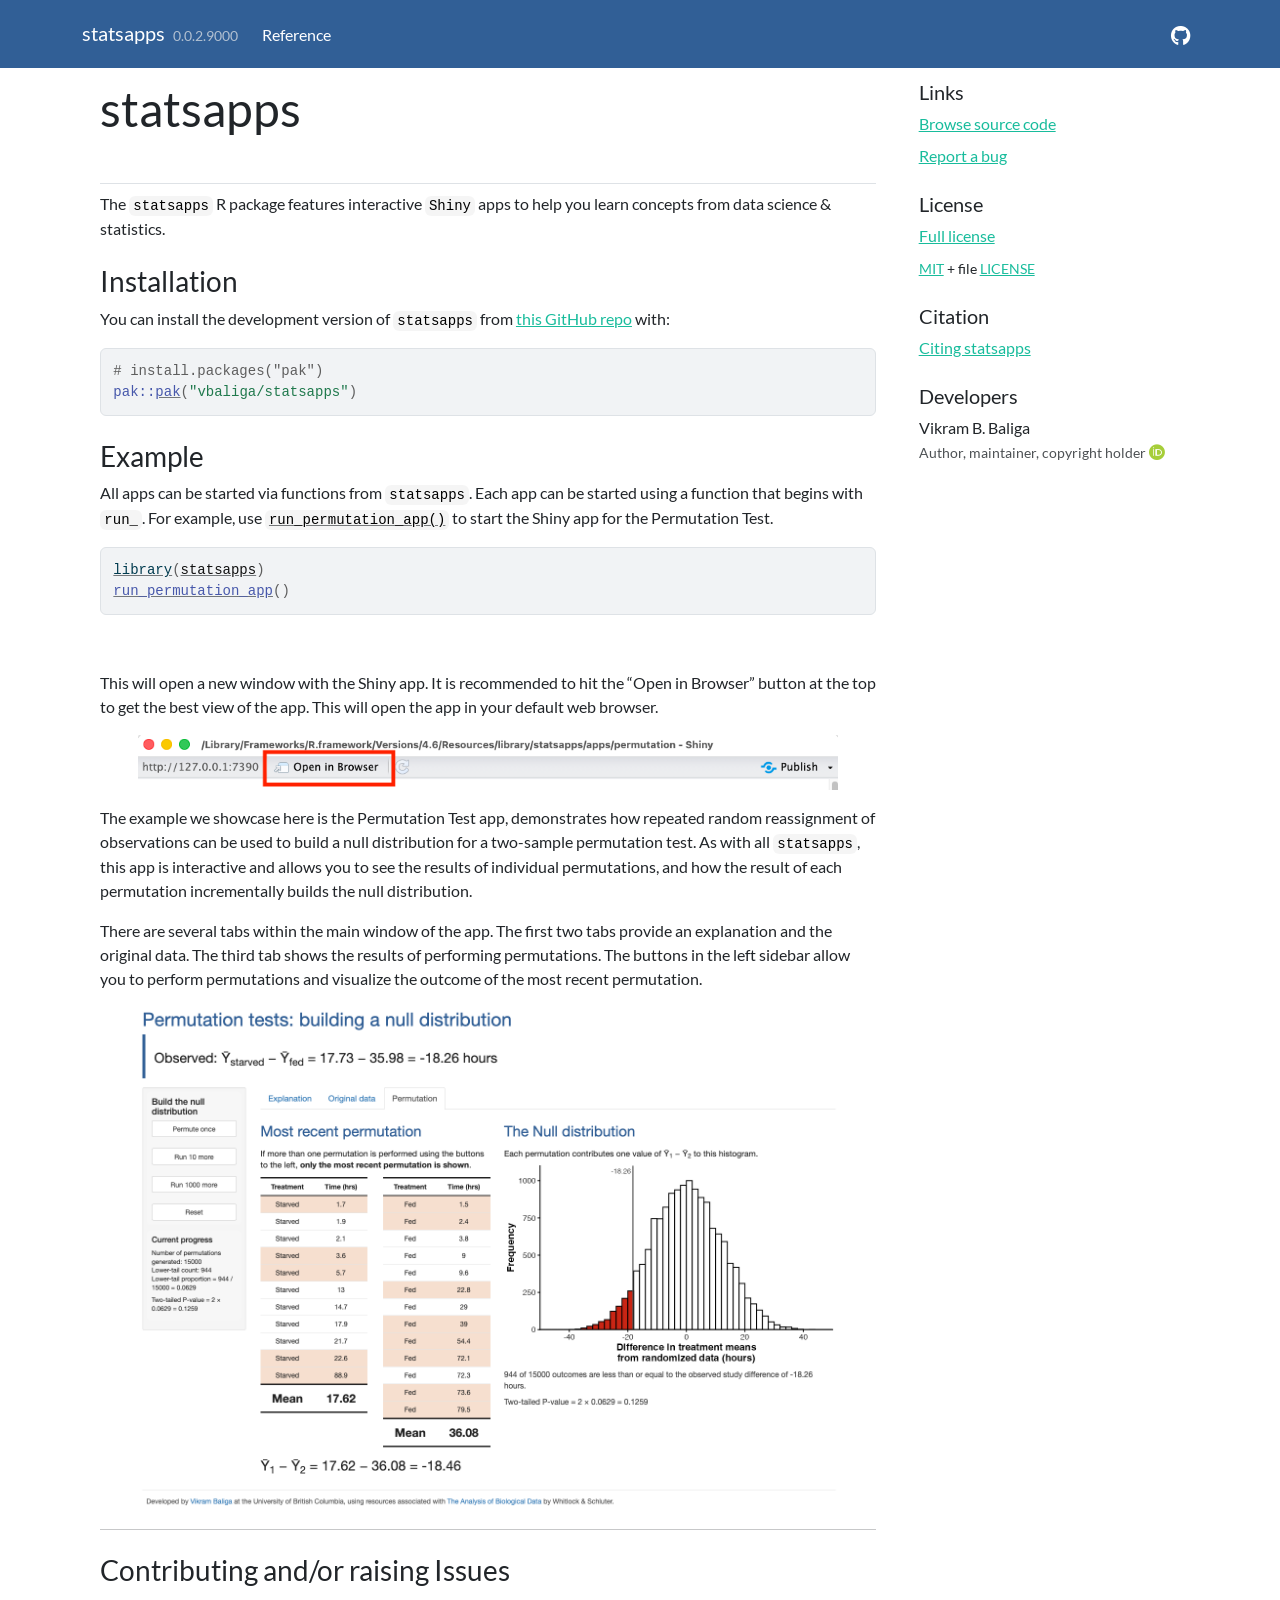
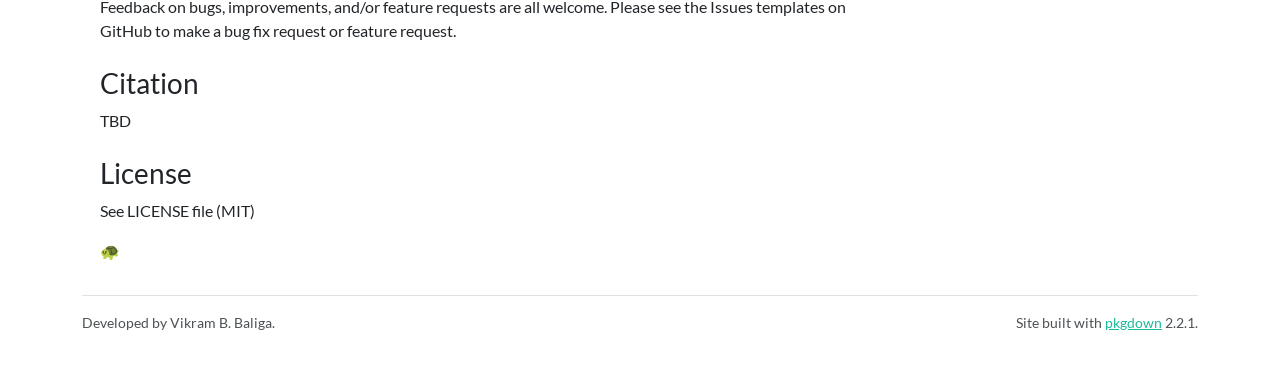
==== index.html @ fbce1e65 "Deploying to gh-pages from @ vbaliga/statsapps@8efd75b44b05e368a7ca79495119253c471d730a 🚀" ====
<!DOCTYPE html>
<!-- Generated by pkgdown: do not edit by hand --><html lang="en">
<head>
<meta http-equiv="Content-Type" content="text/html; charset=UTF-8">
<meta charset="utf-8">
<meta http-equiv="X-UA-Compatible" content="IE=edge">
<meta name="viewport" content="width=device-width, initial-scale=1, shrink-to-fit=no">
<title>statsapps • statsapps</title>
<script src="deps/jquery-3.6.0/jquery-3.6.0.min.js"></script><meta name="viewport" content="width=device-width, initial-scale=1, shrink-to-fit=no">
<link href="deps/bootstrap-5.3.8/bootstrap.min.css" rel="stylesheet">
<script src="deps/bootstrap-5.3.8/bootstrap.bundle.min.js"></script><link href="deps/font-awesome-6.5.2/css/all.min.css" rel="stylesheet">
<link href="deps/font-awesome-6.5.2/css/v4-shims.min.css" rel="stylesheet">
<script src="deps/headroom-0.11.0/headroom.min.js"></script><script src="deps/headroom-0.11.0/jQuery.headroom.min.js"></script><script src="deps/bootstrap-toc-1.0.1/bootstrap-toc.min.js"></script><script src="deps/clipboard.js-2.0.11/clipboard.min.js"></script><script src="deps/search-1.0.0/autocomplete.jquery.min.js"></script><script src="deps/search-1.0.0/fuse.min.js"></script><script src="deps/search-1.0.0/mark.min.js"></script><!-- pkgdown --><script src="pkgdown.js"></script><meta property="og:title" content="statsapps">
<meta name="description" content="Interactive Shiny apps for learning statistics in R.">
<meta property="og:description" content="Interactive Shiny apps for learning statistics in R.">
</head>
<body>
    <a href="#main" class="visually-hidden-focusable">Skip to contents</a>


    <nav class="navbar navbar-expand-lg fixed-top bg-primary" data-bs-theme="dark" aria-label="Site navigation"><div class="container">

    <a class="navbar-brand me-2" href="index.html">statsapps</a>

    <small class="nav-text text-muted me-auto" data-bs-toggle="tooltip" data-bs-placement="bottom" title="">0.0.2.9000</small>


    <button class="navbar-toggler" type="button" data-bs-toggle="collapse" data-bs-target="#navbar" aria-controls="navbar" aria-expanded="false" aria-label="Toggle navigation">
      <span class="navbar-toggler-icon"></span>
    </button>

    <div id="navbar" class="collapse navbar-collapse ms-3">
      <ul class="navbar-nav me-auto">
<li class="nav-item"><a class="nav-link" href="reference/index.html">Reference</a></li>
      </ul>
<ul class="navbar-nav">
<li class="nav-item"><a class="external-link nav-link" href="https://github.com/vbaliga/statsapps/" aria-label="GitHub"><span class="fa fab fa-github fa-lg"></span></a></li>
      </ul>
</div>


  </div>
</nav><div class="container template-home">
<div class="row">
  <main id="main" class="col-md-9"><div class="section level1">
<div class="page-header"><h1 id="statsapps">statsapps<a class="anchor" aria-label="anchor" href="#statsapps"></a>
</h1></div>
<!-- badges: start -->
<!-- badges: end -->
<p>The <code>statsapps</code> R package features interactive <code>Shiny</code> apps to help you learn concepts from data science &amp; statistics.</p>
<div class="section level2">
<h2 id="installation">Installation<a class="anchor" aria-label="anchor" href="#installation"></a>
</h2>
<p>You can install the development version of <code>statsapps</code> from <a href="https://github.com/vbaliga/statsapps" class="external-link">this GitHub repo</a> with:</p>
<div class="sourceCode" id="cb1"><pre class="downlit sourceCode r">
<code class="sourceCode R"><span><span class="co"># install.packages("pak")</span></span>
<span><span class="fu">pak</span><span class="fu">::</span><span class="fu"><a href="https://pak.r-lib.org/reference/pak.html" class="external-link">pak</a></span><span class="op">(</span><span class="st">"vbaliga/statsapps"</span><span class="op">)</span></span></code></pre></div>
</div>
<div class="section level2">
<h2 id="example">Example<a class="anchor" aria-label="anchor" href="#example"></a>
</h2>
<p>All apps can be started via functions from <code>statsapps</code>. Each app can be started using a function that begins with <code>run_</code>. For example, use <code><a href="reference/run_permutation_app.html">run_permutation_app()</a></code> to start the Shiny app for the Permutation Test.</p>
<div class="sourceCode" id="cb2"><pre class="downlit sourceCode r">
<code class="sourceCode R"><span><span class="kw"><a href="https://rdrr.io/r/base/library.html" class="external-link">library</a></span><span class="op">(</span><span class="va"><a href="https://github.com/vbaliga/statsapps" class="external-link">statsapps</a></span><span class="op">)</span></span>
<span><span class="fu"><a href="reference/run_permutation_app.html">run_permutation_app</a></span><span class="op">(</span><span class="op">)</span></span></code></pre></div>
<p><br></p>
<p>This will open a new window with the Shiny app. It is recommended to hit the “Open in Browser” button at the top to get the best view of the app. This will open the app in your default web browser.</p>
<p align="center">
<img src="reference/figures/perm_app_01.png" width="700"></p>
<p>The example we showcase here is the Permutation Test app, demonstrates how repeated random reassignment of observations can be used to build a null distribution for a two-sample permutation test. As with all <code>statsapps</code>, this app is interactive and allows you to see the results of individual permutations, and how the result of each permutation incrementally builds the null distribution.</p>
<p>There are several tabs within the main window of the app. The first two tabs provide an explanation and the original data. The third tab shows the results of performing permutations. The buttons in the left sidebar allow you to perform permutations and visualize the outcome of the most recent permutation.</p>
<p align="center">
<img src="reference/figures/perm_app_02.png" width="700"></p>
<hr>
</div>
<div class="section level2">
<h2 id="contributing-andor-raising-issues">Contributing and/or raising Issues<a class="anchor" aria-label="anchor" href="#contributing-andor-raising-issues"></a>
</h2>
<p>Feedback on bugs, improvements, and/or feature requests are all welcome. Please see the Issues templates on GitHub to make a bug fix request or feature request.</p>
</div>
<div class="section level2">
<h2 id="citation">Citation<a class="anchor" aria-label="anchor" href="#citation"></a>
</h2>
<p>TBD</p>
</div>
<div class="section level2">
<h2 id="license">License<a class="anchor" aria-label="anchor" href="#license"></a>
</h2>
<p>See LICENSE file (MIT)</p>
<p>🐢</p>
</div>
</div>
  </main><aside class="col-md-3"><div class="links">
<h2 data-toc-skip>Links</h2>
<ul class="list-unstyled">
<li><a href="https://github.com/vbaliga/statsapps/" class="external-link">Browse source code</a></li>
<li><a href="https://github.com/vbaliga/statsapps/issues" class="external-link">Report a bug</a></li>
</ul>
</div>

<div class="license">
<h2 data-toc-skip>License</h2>
<ul class="list-unstyled">
<li><a href="LICENSE.html">Full license</a></li>
<li><small><a href="https://opensource.org/licenses/mit-license.php" class="external-link">MIT</a> + file <a href="LICENSE-text.html">LICENSE</a></small></li>
</ul>
</div>


<div class="citation">
<h2 data-toc-skip>Citation</h2>
<ul class="list-unstyled">
<li><a href="authors.html#citation">Citing statsapps</a></li>
</ul>
</div>

<div class="developers">
<h2 data-toc-skip>Developers</h2>
<ul class="list-unstyled">
<li>Vikram B. Baliga <br><small class="roles"> Author, maintainer, copyright holder </small> <a href="https://orcid.org/0000-0002-9367-8974" target="orcid.widget" aria-label="ORCID" class="external-link"><span class="fab fa-orcid orcid" aria-hidden="true"></span></a>  </li>
</ul>
</div>



  </aside>
</div>


    <footer><div class="pkgdown-footer-left">
  <p>Developed by Vikram B. Baliga.</p>
</div>

<div class="pkgdown-footer-right">
  <p>Site built with <a href="https://pkgdown.r-lib.org/" class="external-link">pkgdown</a> 2.2.1.</p>
</div>

    </footer>
</div>





  </body>
</html>
---- deps/font-awesome-6.5.2/css/v4-shims.min.css ----
/*!
 * Font Awesome Free 6.5.2 by @fontawesome - https://fontawesome.com
 * License - https://fontawesome.com/license/free (Icons: CC BY 4.0, Fonts: SIL OFL 1.1, Code: MIT License)
 * Copyright 2024 Fonticons, Inc.
 */
.fa.fa-glass:before{content:"\f000"}.fa.fa-envelope-o{font-family:"Font Awesome 6 Free";font-weight:400}.fa.fa-envelope-o:before{content:"\f0e0"}.fa.fa-star-o{font-family:"Font Awesome 6 Free";font-weight:400}.fa.fa-star-o:before{content:"\f005"}.fa.fa-close:before,.fa.fa-remove:before{content:"\f00d"}.fa.fa-gear:before{content:"\f013"}.fa.fa-trash-o{font-family:"Font Awesome 6 Free";font-weight:400}.fa.fa-trash-o:before{content:"\f2ed"}.fa.fa-home:before{content:"\f015"}.fa.fa-file-o{font-family:"Font Awesome 6 Free";font-weight:400}.fa.fa-file-o:before{content:"\f15b"}.fa.fa-clock-o{font-family:"Font Awesome 6 Free";font-weight:400}.fa.fa-clock-o:before{content:"\f017"}.fa.fa-arrow-circle-o-down{font-family:"Font Awesome 6 Free";font-weight:400}.fa.fa-arrow-circle-o-down:before{content:"\f358"}.fa.fa-arrow-circle-o-up{font-family:"Font Awesome 6 Free";font-weight:400}.fa.fa-arrow-circle-o-up:before{content:"\f35b"}.fa.fa-play-circle-o{font-family:"Font Awesome 6 Free";font-weight:400}.fa.fa-play-circle-o:before{content:"\f144"}.fa.fa-repeat:before,.fa.fa-rotate-right:before{content:"\f01e"}.fa.fa-refresh:before{content:"\f021"}.fa.fa-list-alt{font-family:"Font Awesome 6 Free";font-weight:400}.fa.fa-list-alt:before{content:"\f022"}.fa.fa-dedent:before{content:"\f03b"}.fa.fa-video-camera:before{content:"\f03d"}.fa.fa-picture-o{font-family:"Font Awesome 6 Free";font-weight:400}.fa.fa-picture-o:before{content:"\f03e"}.fa.fa-photo{font-family:"Font Awesome 6 Free";font-weight:400}.fa.fa-photo:before{content:"\f03e"}.fa.fa-image{font-family:"Font Awesome 6 Free";font-weight:400}.fa.fa-image:before{content:"\f03e"}.fa.fa-map-marker:before{content:"\f3c5"}.fa.fa-pencil-square-o{font-family:"Font Awesome 6 Free";font-weight:400}.fa.fa-pencil-square-o:before{content:"\f044"}.fa.fa-edit{font-family:"Font Awesome 6 Free";font-weight:400}.fa.fa-edit:before{content:"\f044"}.fa.fa-share-square-o:before{content:"\f14d"}.fa.fa-check-square-o{font-family:"Font Awesome 6 Free";font-weight:400}.fa.fa-check-square-o:before{content:"\f14a"}.fa.fa-arrows:before{content:"\f0b2"}.fa.fa-times-circle-o{font-family:"Font Awesome 6 Free";font-weight:400}.fa.fa-times-circle-o:before{content:"\f057"}.fa.fa-check-circle-o{font-family:"Font Awesome 6 Free";font-weight:400}.fa.fa-check-circle-o:before{content:"\f058"}.fa.fa-mail-forward:before{content:"\f064"}.fa.fa-expand:before{content:"\f424"}.fa.fa-compress:before{content:"\f422"}.fa.fa-eye,.fa.fa-eye-slash{font-family:"Font Awesome 6 Free";font-weight:400}.fa.fa-warning:before{content:"\f071"}.fa.fa-calendar:before{content:"\f073"}.fa.fa-arrows-v:before{content:"\f338"}.fa.fa-arrows-h:before{content:"\f337"}.fa.fa-bar-chart-o:before,.fa.fa-bar-chart:before{content:"\e0e3"}.fa.fa-twitter-square{font-family:"Font Awesome 6 Brands";font-weight:400}.fa.fa-twitter-square:before{content:"\f081"}.fa.fa-facebook-square{font-family:"Font Awesome 6 Brands";font-weight:400}.fa.fa-facebook-square:before{content:"\f082"}.fa.fa-gears:before{content:"\f085"}.fa.fa-thumbs-o-up{font-family:"Font Awesome 6 Free";font-weight:400}.fa.fa-thumbs-o-up:before{content:"\f164"}.fa.fa-thumbs-o-down{font-family:"Font Awesome 6 Free";font-weight:400}.fa.fa-thumbs-o-down:before{content:"\f165"}.fa.fa-heart-o{font-family:"Font Awesome 6 Free";font-weight:400}.fa.fa-heart-o:before{content:"\f004"}.fa.fa-sign-out:before{content:"\f2f5"}.fa.fa-linkedin-square{font-family:"Font Awesome 6 Brands";font-weight:400}.fa.fa-linkedin-square:before{content:"\f08c"}.fa.fa-thumb-tack:before{content:"\f08d"}.fa.fa-external-link:before{content:"\f35d"}.fa.fa-sign-in:before{content:"\f2f6"}.fa.fa-github-square{font-family:"Font Awesome 6 Brands";font-weight:400}.fa.fa-github-square:before{content:"\f092"}.fa.fa-lemon-o{font-family:"Font Awesome 6 Free";font-weight:400}.fa.fa-lemon-o:before{content:"\f094"}.fa.fa-square-o{font-family:"Font Awesome 6 Free";font-weight:400}.fa.fa-square-o:before{content:"\f0c8"}.fa.fa-bookmark-o{font-family:"Font Awesome 6 Free";font-weight:400}.fa.fa-bookmark-o:before{content:"\f02e"}.fa.fa-facebook,.fa.fa-twitter{font-family:"Font Awesome 6 Brands";font-weight:400}.fa.fa-facebook:before{content:"\f39e"}.fa.fa-facebook-f{font-family:"Font Awesome 6 Brands";font-weight:400}.fa.fa-facebook-f:before{content:"\f39e"}.fa.fa-github{font-family:"Font Awesome 6 Brands";font-weight:400}.fa.fa-credit-card{font-family:"Font Awesome 6 Free";font-weight:400}.fa.fa-feed:before{content:"\f09e"}.fa.fa-hdd-o{font-family:"Font Awesome 6 Free";font-weight:400}.fa.fa-hdd-o:before{content:"\f0a0"}.fa.fa-hand-o-right{font-family:"Font Awesome 6 Free";font-weight:400}.fa.fa-hand-o-right:before{content:"\f0a4"}.fa.fa-hand-o-left{font-family:"Font Awesome 6 Free";font-weight:400}.fa.fa-hand-o-left:before{content:"\f0a5"}.fa.fa-hand-o-up{font-family:"Font Awesome 6 Free";font-weight:400}.fa.fa-hand-o-up:before{content:"\f0a6"}.fa.fa-hand-o-down{font-family:"Font Awesome 6 Free";font-weight:400}.fa.fa-hand-o-down:before{content:"\f0a7"}.fa.fa-globe:before{content:"\f57d"}.fa.fa-tasks:before{content:"\f828"}.fa.fa-arrows-alt:before{content:"\f31e"}.fa.fa-group:before{content:"\f0c0"}.fa.fa-chain:before{content:"\f0c1"}.fa.fa-cut:before{content:"\f0c4"}.fa.fa-files-o{font-family:"Font Awesome 6 Free";font-weight:400}.fa.fa-files-o:before{content:"\f0c5"}.fa.fa-floppy-o{font-family:"Font Awesome 6 Free";font-weight:400}.fa.fa-floppy-o:before{content:"\f0c7"}.fa.fa-save{font-family:"Font Awesome 6 Free";font-weight:400}.fa.fa-save:before{content:"\f0c7"}.fa.fa-navicon:before,.fa.fa-reorder:before{content:"\f0c9"}.fa.fa-magic:before{content:"\e2ca"}.fa.fa-pinterest,.fa.fa-pinterest-square{font-family:"Font Awesome 6 Brands";font-weight:400}.fa.fa-pinterest-square:before{content:"\f0d3"}.fa.fa-google-plus-square{font-family:"Font Awesome 6 Brands";font-weight:400}.fa.fa-google-plus-square:before{content:"\f0d4"}.fa.fa-google-plus{font-family:"Font Awesome 6 Brands";font-weight:400}.fa.fa-google-plus:before{content:"\f0d5"}.fa.fa-money:before{content:"\f3d1"}.fa.fa-unsorted:before{content:"\f0dc"}.fa.fa-sort-desc:before{content:"\f0dd"}.fa.fa-sort-asc:before{content:"\f0de"}.fa.fa-linkedin{font-family:"Font Awesome 6 Brands";font-weight:400}.fa.fa-linkedin:before{content:"\f0e1"}.fa.fa-rotate-left:before{content:"\f0e2"}.fa.fa-legal:before{content:"\f0e3"}.fa.fa-dashboard:before,.fa.fa-tachometer:before{content:"\f625"}.fa.fa-comment-o{font-family:"Font Awesome 6 Free";font-weight:400}.fa.fa-comment-o:before{content:"\f075"}.fa.fa-comments-o{font-family:"Font Awesome 6 Free";font-weight:400}.fa.fa-comments-o:before{content:"\f086"}.fa.fa-flash:before{content:"\f0e7"}.fa.fa-clipboard:before{content:"\f0ea"}.fa.fa-lightbulb-o{font-family:"Font Awesome 6 Free";font-weight:400}.fa.fa-lightbulb-o:before{content:"\f0eb"}.fa.fa-exchange:before{content:"\f362"}.fa.fa-cloud-download:before{content:"\f0ed"}.fa.fa-cloud-upload:before{content:"\f0ee"}.fa.fa-bell-o{font-family:"Font Awesome 6 Free";font-weight:400}.fa.fa-bell-o:before{content:"\f0f3"}.fa.fa-cutlery:before{content:"\f2e7"}.fa.fa-file-text-o{font-family:"Font Awesome 6 Free";font-weight:400}.fa.fa-file-text-o:before{content:"\f15c"}.fa.fa-building-o{font-family:"Font Awesome 6 Free";font-weight:400}.fa.fa-building-o:before{content:"\f1ad"}.fa.fa-hospital-o{font-family:"Font Awesome 6 Free";font-weight:400}.fa.fa-hospital-o:before{content:"\f0f8"}.fa.fa-tablet:before{content:"\f3fa"}.fa.fa-mobile-phone:before,.fa.fa-mobile:before{content:"\f3cd"}.fa.fa-circle-o{font-family:"Font Awesome 6 Free";font-weight:400}.fa.fa-circle-o:before{content:"\f111"}.fa.fa-mail-reply:before{content:"\f3e5"}.fa.fa-github-alt{font-family:"Font Awesome 6 Brands";font-weight:400}.fa.fa-folder-o{font-family:"Font Awesome 6 Free";font-weight:400}.fa.fa-folder-o:before{content:"\f07b"}.fa.fa-folder-open-o{font-family:"Font Awesome 6 Free";font-weight:400}.fa.fa-folder-open-o:before{content:"\f07c"}.fa.fa-smile-o{font-family:"Font Awesome 6 Free";font-weight:400}.fa.fa-smile-o:before{content:"\f118"}.fa.fa-frown-o{font-family:"Font Awesome 6 Free";font-weight:400}.fa.fa-frown-o:before{content:"\f119"}.fa.fa-meh-o{font-family:"Font Awesome 6 Free";font-weight:400}.fa.fa-meh-o:before{content:"\f11a"}.fa.fa-keyboard-o{font-family:"Font Awesome 6 Free";font-weight:400}.fa.fa-keyboard-o:before{content:"\f11c"}.fa.fa-flag-o{font-family:"Font Awesome 6 Free";font-weight:400}.fa.fa-flag-o:before{content:"\f024"}.fa.fa-mail-reply-all:before{content:"\f122"}.fa.fa-star-half-o{font-family:"Font Awesome 6 Free";font-weight:400}.fa.fa-star-half-o:before{content:"\f5c0"}.fa.fa-star-half-empty{font-family:"Font Awesome 6 Free";font-weight:400}.fa.fa-star-half-empty:before{content:"\f5c0"}.fa.fa-star-half-full{font-family:"Font Awesome 6 Free";font-weight:400}.fa.fa-star-half-full:before{content:"\f5c0"}.fa.fa-code-fork:before{content:"\f126"}.fa.fa-chain-broken:before,.fa.fa-unlink:before{content:"\f127"}.fa.fa-calendar-o{font-family:"Font Awesome 6 Free";font-weight:400}.fa.fa-calendar-o:before{content:"\f133"}.fa.fa-css3,.fa.fa-html5,.fa.fa-maxcdn{font-family:"Font Awesome 6 Brands";font-weight:400}.fa.fa-unlock-alt:before{content:"\f09c"}.fa.fa-minus-square-o{font-family:"Font Awesome 6 Free";font-weight:400}.fa.fa-minus-square-o:before{content:"\f146"}.fa.fa-level-up:before{content:"\f3bf"}.fa.fa-level-down:before{content:"\f3be"}.fa.fa-pencil-square:before{content:"\f14b"}.fa.fa-external-link-square:before{content:"\f360"}.fa.fa-compass{font-family:"Font Awesome 6 Free";font-weight:400}.fa.fa-caret-square-o-down{font-family:"Font Awesome 6 Free";font-weight:400}.fa.fa-caret-square-o-down:before{content:"\f150"}.fa.fa-toggle-down{font-family:"Font Awesome 6 Free";font-weight:400}.fa.fa-toggle-down:before{content:"\f150"}.fa.fa-caret-square-o-up{font-family:"Font Awesome 6 Free";font-weight:400}.fa.fa-caret-square-o-up:before{content:"\f151"}.fa.fa-toggle-up{font-family:"Font Awesome 6 Free";font-weight:400}.fa.fa-toggle-up:before{content:"\f151"}.fa.fa-caret-square-o-right{font-family:"Font Awesome 6 Free";font-weight:400}.fa.fa-caret-square-o-right:before{content:"\f152"}.fa.fa-toggle-right{font-family:"Font Awesome 6 Free";font-weight:400}.fa.fa-toggle-right:before{content:"\f152"}.fa.fa-eur:before,.fa.fa-euro:before{content:"\f153"}.fa.fa-gbp:before{content:"\f154"}.fa.fa-dollar:before,.fa.fa-usd:before{content:"\24"}.fa.fa-inr:before,.fa.fa-rupee:before{content:"\e1bc"}.fa.fa-cny:before,.fa.fa-jpy:before,.fa.fa-rmb:before,.fa.fa-yen:before{content:"\f157"}.fa.fa-rouble:before,.fa.fa-rub:before,.fa.fa-ruble:before{content:"\f158"}.fa.fa-krw:before,.fa.fa-won:before{content:"\f159"}.fa.fa-bitcoin,.fa.fa-btc{font-family:"Font Awesome 6 Brands";font-weight:400}.fa.fa-bitcoin:before{content:"\f15a"}.fa.fa-file-text:before{content:"\f15c"}.fa.fa-sort-alpha-asc:before{content:"\f15d"}.fa.fa-sort-alpha-desc:before{content:"\f881"}.fa.fa-sort-amount-asc:before{content:"\f884"}.fa.fa-sort-amount-desc:before{content:"\f160"}.fa.fa-sort-numeric-asc:before{content:"\f162"}.fa.fa-sort-numeric-desc:before{content:"\f886"}.fa.fa-youtube-square{font-family:"Font Awesome 6 Brands";font-weight:400}.fa.fa-youtube-square:before{content:"\f431"}.fa.fa-xing,.fa.fa-xing-square,.fa.fa-youtube{font-family:"Font Awesome 6 Brands";font-weight:400}.fa.fa-xing-square:before{content:"\f169"}.fa.fa-youtube-play{font-family:"Font Awesome 6 Brands";font-weight:400}.fa.fa-youtube-play:before{content:"\f167"}.fa.fa-adn,.fa.fa-bitbucket,.fa.fa-bitbucket-square,.fa.fa-dropbox,.fa.fa-flickr,.fa.fa-instagram,.fa.fa-stack-overflow{font-family:"Font Awesome 6 Brands";font-weight:400}.fa.fa-bitbucket-square:before{content:"\f171"}.fa.fa-tumblr,.fa.fa-tumblr-square{font-family:"Font Awesome 6 Brands";font-weight:400}.fa.fa-tumblr-square:before{content:"\f174"}.fa.fa-long-arrow-down:before{content:"\f309"}.fa.fa-long-arrow-up:before{content:"\f30c"}.fa.fa-long-arrow-left:before{content:"\f30a"}.fa.fa-long-arrow-right:before{content:"\f30b"}.fa.fa-android,.fa.fa-apple,.fa.fa-dribbble,.fa.fa-foursquare,.fa.fa-gittip,.fa.fa-gratipay,.fa.fa-linux,.fa.fa-skype,.fa.fa-trello,.fa.fa-windows{font-family:"Font Awesome 6 Brands";font-weight:400}.fa.fa-gittip:before{content:"\f184"}.fa.fa-sun-o{font-family:"Font Awesome 6 Free";font-weight:400}.fa.fa-sun-o:before{content:"\f185"}.fa.fa-moon-o{font-family:"Font Awesome 6 Free";font-weight:400}.fa.fa-moon-o:before{content:"\f186"}.fa.fa-pagelines,.fa.fa-renren,.fa.fa-stack-exchange,.fa.fa-vk,.fa.fa-weibo{font-family:"Font Awesome 6 Brands";font-weight:400}.fa.fa-arrow-circle-o-right{font-family:"Font Awesome 6 Free";font-weight:400}.fa.fa-arrow-circle-o-right:before{content:"\f35a"}.fa.fa-arrow-circle-o-left{font-family:"Font Awesome 6 Free";font-weight:400}.fa.fa-arrow-circle-o-left:before{content:"\f359"}.fa.fa-caret-square-o-left{font-family:"Font Awesome 6 Free";font-weight:400}.fa.fa-caret-square-o-left:before{content:"\f191"}.fa.fa-toggle-left{font-family:"Font Awesome 6 Free";font-weight:400}.fa.fa-toggle-left:before{content:"\f191"}.fa.fa-dot-circle-o{font-family:"Font Awesome 6 Free";font-weight:400}.fa.fa-dot-circle-o:before{content:"\f192"}.fa.fa-vimeo-square{font-family:"Font Awesome 6 Brands";font-weight:400}.fa.fa-vimeo-square:before{content:"\f194"}.fa.fa-try:before,.fa.fa-turkish-lira:before{content:"\e2bb"}.fa.fa-plus-square-o{font-family:"Font Awesome 6 Free";font-weight:400}.fa.fa-plus-square-o:before{content:"\f0fe"}.fa.fa-openid,.fa.fa-slack,.fa.fa-wordpress{font-family:"Font Awesome 6 Brands";font-weight:400}.fa.fa-bank:before,.fa.fa-institution:before{content:"\f19c"}.fa.fa-mortar-board:before{content:"\f19d"}.fa.fa-google,.fa.fa-reddit,.fa.fa-reddit-square,.fa.fa-yahoo{font-family:"Font Awesome 6 Brands";font-weight:400}.fa.fa-reddit-square:before{content:"\f1a2"}.fa.fa-behance,.fa.fa-behance-square,.fa.fa-delicious,.fa.fa-digg,.fa.fa-drupal,.fa.fa-joomla,.fa.fa-pied-piper-alt,.fa.fa-pied-piper-pp,.fa.fa-stumbleupon,.fa.fa-stumbleupon-circle{font-family:"Font Awesome 6 Brands";font-weight:400}.fa.fa-behance-square:before{content:"\f1b5"}.fa.fa-steam,.fa.fa-steam-square{font-family:"Font Awesome 6 Brands";font-weight:400}.fa.fa-steam-square:before{content:"\f1b7"}.fa.fa-automobile:before{content:"\f1b9"}.fa.fa-cab:before{content:"\f1ba"}.fa.fa-deviantart,.fa.fa-soundcloud,.fa.fa-spotify{font-family:"Font Awesome 6 Brands";font-weight:400}.fa.fa-file-pdf-o{font-family:"Font Awesome 6 Free";font-weight:400}.fa.fa-file-pdf-o:before{content:"\f1c1"}.fa.fa-file-word-o{font-family:"Font Awesome 6 Free";font-weight:400}.fa.fa-file-word-o:before{content:"\f1c2"}.fa.fa-file-excel-o{font-family:"Font Awesome 6 Free";font-weight:400}.fa.fa-file-excel-o:before{content:"\f1c3"}.fa.fa-file-powerpoint-o{font-family:"Font Awesome 6 Free";font-weight:400}.fa.fa-file-powerpoint-o:before{content:"\f1c4"}.fa.fa-file-image-o{font-family:"Font Awesome 6 Free";font-weight:400}.fa.fa-file-image-o:before{content:"\f1c5"}.fa.fa-file-photo-o{font-family:"Font Awesome 6 Free";font-weight:400}.fa.fa-file-photo-o:before{content:"\f1c5"}.fa.fa-file-picture-o{font-family:"Font Awesome 6 Free";font-weight:400}.fa.fa-file-picture-o:before{content:"\f1c5"}.fa.fa-file-archive-o{font-family:"Font Awesome 6 Free";font-weight:400}.fa.fa-file-archive-o:before{content:"\f1c6"}.fa.fa-file-zip-o{font-family:"Font Awesome 6 Free";font-weight:400}.fa.fa-file-zip-o:before{content:"\f1c6"}.fa.fa-file-audio-o{font-family:"Font Awesome 6 Free";font-weight:400}.fa.fa-file-audio-o:before{content:"\f1c7"}.fa.fa-file-sound-o{font-family:"Font Awesome 6 Free";font-weight:400}.fa.fa-file-sound-o:before{content:"\f1c7"}.fa.fa-file-video-o{font-family:"Font Awesome 6 Free";font-weight:400}.fa.fa-file-video-o:before{content:"\f1c8"}.fa.fa-file-movie-o{font-family:"Font Awesome 6 Free";font-weight:400}.fa.fa-file-movie-o:before{content:"\f1c8"}.fa.fa-file-code-o{font-family:"Font Awesome 6 Free";font-weight:400}.fa.fa-file-code-o:before{content:"\f1c9"}.fa.fa-codepen,.fa.fa-jsfiddle,.fa.fa-vine{font-family:"Font Awesome 6 Brands";font-weight:400}.fa.fa-life-bouy:before,.fa.fa-life-buoy:before,.fa.fa-life-saver:before,.fa.fa-support:before{content:"\f1cd"}.fa.fa-circle-o-notch:before{content:"\f1ce"}.fa.fa-ra,.fa.fa-rebel{font-family:"Font Awesome 6 Brands";font-weight:400}.fa.fa-ra:before{content:"\f1d0"}.fa.fa-resistance{font-family:"Font Awesome 6 Brands";font-weight:400}.fa.fa-resistance:before{content:"\f1d0"}.fa.fa-empire,.fa.fa-ge{font-family:"Font Awesome 6 Brands";font-weight:400}.fa.fa-ge:before{content:"\f1d1"}.fa.fa-git-square{font-family:"Font Awesome 6 Brands";font-weight:400}.fa.fa-git-square:before{content:"\f1d2"}.fa.fa-git,.fa.fa-hacker-news,.fa.fa-y-combinator-square{font-family:"Font Awesome 6 Brands";font-weight:400}.fa.fa-y-combinator-square:before{content:"\f1d4"}.fa.fa-yc-square{font-family:"Font Awesome 6 Brands";font-weight:400}.fa.fa-yc-square:before{content:"\f1d4"}.fa.fa-qq,.fa.fa-tencent-weibo,.fa.fa-wechat,.fa.fa-weixin{font-family:"Font Awesome 6 Brands";font-weight:400}.fa.fa-wechat:before{content:"\f1d7"}.fa.fa-send:before{content:"\f1d8"}.fa.fa-paper-plane-o{font-family:"Font Awesome 6 Free";font-weight:400}.fa.fa-paper-plane-o:before{content:"\f1d8"}.fa.fa-send-o{font-family:"Font Awesome 6 Free";font-weight:400}.fa.fa-send-o:before{content:"\f1d8"}.fa.fa-circle-thin{font-family:"Font Awesome 6 Free";font-weight:400}.fa.fa-circle-thin:before{content:"\f111"}.fa.fa-header:before{content:"\f1dc"}.fa.fa-futbol-o{font-family:"Font Awesome 6 Free";font-weight:400}.fa.fa-futbol-o:before{content:"\f1e3"}.fa.fa-soccer-ball-o{font-family:"Font Awesome 6 Free";font-weight:400}.fa.fa-soccer-ball-o:before{content:"\f1e3"}.fa.fa-slideshare,.fa.fa-twitch,.fa.fa-yelp{font-family:"Font Awesome 6 Brands";font-weight:400}.fa.fa-newspaper-o{font-family:"Font Awesome 6 Free";font-weight:400}.fa.fa-newspaper-o:before{content:"\f1ea"}.fa.fa-cc-amex,.fa.fa-cc-discover,.fa.fa-cc-mastercard,.fa.fa-cc-paypal,.fa.fa-cc-stripe,.fa.fa-cc-visa,.fa.fa-google-wallet,.fa.fa-paypal{font-family:"Font Awesome 6 Brands";font-weight:400}.fa.fa-bell-slash-o{font-family:"Font Awesome 6 Free";font-weight:400}.fa.fa-bell-slash-o:before{content:"\f1f6"}.fa.fa-trash:before{content:"\f2ed"}.fa.fa-copyright{font-family:"Font Awesome 6 Free";font-weight:400}.fa.fa-eyedropper:before{content:"\f1fb"}.fa.fa-area-chart:before{content:"\f1fe"}.fa.fa-pie-chart:before{content:"\f200"}.fa.fa-line-chart:before{content:"\f201"}.fa.fa-lastfm,.fa.fa-lastfm-square{font-family:"Font Awesome 6 Brands";font-weight:400}.fa.fa-lastfm-square:before{content:"\f203"}.fa.fa-angellist,.fa.fa-ioxhost{font-family:"Font Awesome 6 Brands";font-weight:400}.fa.fa-cc{font-family:"Font Awesome 6 Free";font-weight:400}.fa.fa-cc:before{content:"\f20a"}.fa.fa-ils:before,.fa.fa-shekel:before,.fa.fa-sheqel:before{content:"\f20b"}.fa.fa-buysellads,.fa.fa-connectdevelop,.fa.fa-dashcube,.fa.fa-forumbee,.fa.fa-leanpub,.fa.fa-sellsy,.fa.fa-shirtsinbulk,.fa.fa-simplybuilt,.fa.fa-skyatlas{font-family:"Font Awesome 6 Brands";font-weight:400}.fa.fa-diamond{font-family:"Font Awesome 6 Free";font-weight:400}.fa.fa-diamond:before{content:"\f3a5"}.fa.fa-intersex:before,.fa.fa-transgender:before{content:"\f224"}.fa.fa-transgender-alt:before{content:"\f225"}.fa.fa-facebook-official{font-family:"Font Awesome 6 Brands";font-weight:400}.fa.fa-facebook-official:before{content:"\f09a"}.fa.fa-pinterest-p,.fa.fa-whatsapp{font-family:"Font Awesome 6 Brands";font-weight:400}.fa.fa-hotel:before{content:"\f236"}.fa.fa-medium,.fa.fa-viacoin,.fa.fa-y-combinator,.fa.fa-yc{font-family:"Font Awesome 6 Brands";font-weight:400}.fa.fa-yc:before{content:"\f23b"}.fa.fa-expeditedssl,.fa.fa-opencart,.fa.fa-optin-monster{font-family:"Font Awesome 6 Brands";font-weight:400}.fa.fa-battery-4:before,.fa.fa-battery:before{content:"\f240"}.fa.fa-battery-3:before{content:"\f241"}.fa.fa-battery-2:before{content:"\f242"}.fa.fa-battery-1:before{content:"\f243"}.fa.fa-battery-0:before{content:"\f244"}.fa.fa-object-group,.fa.fa-object-ungroup,.fa.fa-sticky-note-o{font-family:"Font Awesome 6 Free";font-weight:400}.fa.fa-sticky-note-o:before{content:"\f249"}.fa.fa-cc-diners-club,.fa.fa-cc-jcb{font-family:"Font Awesome 6 Brands";font-weight:400}.fa.fa-clone{font-family:"Font Awesome 6 Free";font-weight:400}.fa.fa-hourglass-o:before{content:"\f254"}.fa.fa-hourglass-1:before{content:"\f251"}.fa.fa-hourglass-2:before{content:"\f252"}.fa.fa-hourglass-3:before{content:"\f253"}.fa.fa-hand-rock-o{font-family:"Font Awesome 6 Free";font-weight:400}.fa.fa-hand-rock-o:before{content:"\f255"}.fa.fa-hand-grab-o{font-family:"Font Awesome 6 Free";font-weight:400}.fa.fa-hand-grab-o:before{content:"\f255"}.fa.fa-hand-paper-o{font-family:"Font Awesome 6 Free";font-weight:400}.fa.fa-hand-paper-o:before{content:"\f256"}.fa.fa-hand-stop-o{font-family:"Font Awesome 6 Free";font-weight:400}.fa.fa-hand-stop-o:before{content:"\f256"}.fa.fa-hand-scissors-o{font-family:"Font Awesome 6 Free";font-weight:400}.fa.fa-hand-scissors-o:before{content:"\f257"}.fa.fa-hand-lizard-o{font-family:"Font Awesome 6 Free";font-weight:400}.fa.fa-hand-lizard-o:before{content:"\f258"}.fa.fa-hand-spock-o{font-family:"Font Awesome 6 Free";font-weight:400}.fa.fa-hand-spock-o:before{content:"\f259"}.fa.fa-hand-pointer-o{font-family:"Font Awesome 6 Free";font-weight:400}.fa.fa-hand-pointer-o:before{content:"\f25a"}.fa.fa-hand-peace-o{font-family:"Font Awesome 6 Free";font-weight:400}.fa.fa-hand-peace-o:before{content:"\f25b"}.fa.fa-registered{font-family:"Font Awesome 6 Free";font-weight:400}.fa.fa-creative-commons,.fa.fa-gg,.fa.fa-gg-circle,.fa.fa-odnoklassniki,.fa.fa-odnoklassniki-square{font-family:"Font Awesome 6 Brands";font-weight:400}.fa.fa-odnoklassniki-square:before{content:"\f264"}.fa.fa-chrome,.fa.fa-firefox,.fa.fa-get-pocket,.fa.fa-internet-explorer,.fa.fa-opera,.fa.fa-safari,.fa.fa-wikipedia-w{font-family:"Font Awesome 6 Brands";font-weight:400}.fa.fa-television:before{content:"\f26c"}.fa.fa-500px,.fa.fa-amazon,.fa.fa-contao{font-family:"Font Awesome 6 Brands";font-weight:400}.fa.fa-calendar-plus-o{font-family:"Font Awesome 6 Free";font-weight:400}.fa.fa-calendar-plus-o:before{content:"\f271"}.fa.fa-calendar-minus-o{font-family:"Font Awesome 6 Free";font-weight:400}.fa.fa-calendar-minus-o:before{content:"\f272"}.fa.fa-calendar-times-o{font-family:"Font Awesome 6 Free";font-weight:400}.fa.fa-calendar-times-o:before{content:"\f273"}.fa.fa-calendar-check-o{font-family:"Font Awesome 6 Free";font-weight:400}.fa.fa-calendar-check-o:before{content:"\f274"}.fa.fa-map-o{font-family:"Font Awesome 6 Free";font-weight:400}.fa.fa-map-o:before{content:"\f279"}.fa.fa-commenting:before{content:"\f4ad"}.fa.fa-commenting-o{font-family:"Font Awesome 6 Free";font-weight:400}.fa.fa-commenting-o:before{content:"\f4ad"}.fa.fa-houzz,.fa.fa-vimeo{font-family:"Font Awesome 6 Brands";font-weight:400}.fa.fa-vimeo:before{content:"\f27d"}.fa.fa-black-tie,.fa.fa-edge,.fa.fa-fonticons,.fa.fa-reddit-alien{font-family:"Font Awesome 6 Brands";font-weight:400}.fa.fa-credit-card-alt:before{content:"\f09d"}.fa.fa-codiepie,.fa.fa-fort-awesome,.fa.fa-mixcloud,.fa.fa-modx,.fa.fa-product-hunt,.fa.fa-scribd,.fa.fa-usb{font-family:"Font Awesome 6 Brands";font-weight:400}.fa.fa-pause-circle-o{font-family:"Font Awesome 6 Free";font-weight:400}.fa.fa-pause-circle-o:before{content:"\f28b"}.fa.fa-stop-circle-o{font-family:"Font Awesome 6 Free";font-weight:400}.fa.fa-stop-circle-o:before{content:"\f28d"}.fa.fa-bluetooth,.fa.fa-bluetooth-b,.fa.fa-envira,.fa.fa-gitlab,.fa.fa-wheelchair-alt,.fa.fa-wpbeginner,.fa.fa-wpforms{font-family:"Font Awesome 6 Brands";font-weight:400}.fa.fa-wheelchair-alt:before{content:"\f368"}.fa.fa-question-circle-o{font-family:"Font Awesome 6 Free";font-weight:400}.fa.fa-question-circle-o:before{content:"\f059"}.fa.fa-volume-control-phone:before{content:"\f2a0"}.fa.fa-asl-interpreting:before{content:"\f2a3"}.fa.fa-deafness:before,.fa.fa-hard-of-hearing:before{content:"\f2a4"}.fa.fa-glide,.fa.fa-glide-g{font-family:"Font Awesome 6 Brands";font-weight:400}.fa.fa-signing:before{content:"\f2a7"}.fa.fa-viadeo,.fa.fa-viadeo-square{font-family:"Font Awesome 6 Brands";font-weight:400}.fa.fa-viadeo-square:before{content:"\f2aa"}.fa.fa-snapchat,.fa.fa-snapchat-ghost{font-family:"Font Awesome 6 Brands";font-weight:400}.fa.fa-snapchat-ghost:before{content:"\f2ab"}.fa.fa-snapchat-square{font-family:"Font Awesome 6 Brands";font-weight:400}.fa.fa-snapchat-square:before{content:"\f2ad"}.fa.fa-first-order,.fa.fa-google-plus-official,.fa.fa-pied-piper,.fa.fa-themeisle,.fa.fa-yoast{font-family:"Font Awesome 6 Brands";font-weight:400}.fa.fa-google-plus-official:before{content:"\f2b3"}.fa.fa-google-plus-circle{font-family:"Font Awesome 6 Brands";font-weight:400}.fa.fa-google-plus-circle:before{content:"\f2b3"}.fa.fa-fa,.fa.fa-font-awesome{font-family:"Font Awesome 6 Brands";font-weight:400}.fa.fa-fa:before{content:"\f2b4"}.fa.fa-handshake-o{font-family:"Font Awesome 6 Free";font-weight:400}.fa.fa-handshake-o:before{content:"\f2b5"}.fa.fa-envelope-open-o{font-family:"Font Awesome 6 Free";font-weight:400}.fa.fa-envelope-open-o:before{content:"\f2b6"}.fa.fa-linode{font-family:"Font Awesome 6 Brands";font-weight:400}.fa.fa-address-book-o{font-family:"Font Awesome 6 Free";font-weight:400}.fa.fa-address-book-o:before{content:"\f2b9"}.fa.fa-vcard:before{content:"\f2bb"}.fa.fa-address-card-o{font-family:"Font Awesome 6 Free";font-weight:400}.fa.fa-address-card-o:before{content:"\f2bb"}.fa.fa-vcard-o{font-family:"Font Awesome 6 Free";font-weight:400}.fa.fa-vcard-o:before{content:"\f2bb"}.fa.fa-user-circle-o{font-family:"Font Awesome 6 Free";font-weight:400}.fa.fa-user-circle-o:before{content:"\f2bd"}.fa.fa-user-o{font-family:"Font Awesome 6 Free";font-weight:400}.fa.fa-user-o:before{content:"\f007"}.fa.fa-id-badge{font-family:"Font Awesome 6 Free";font-weight:400}.fa.fa-drivers-license:before{content:"\f2c2"}.fa.fa-id-card-o{font-family:"Font Awesome 6 Free";font-weight:400}.fa.fa-id-card-o:before{content:"\f2c2"}.fa.fa-drivers-license-o{font-family:"Font Awesome 6 Free";font-weight:400}.fa.fa-drivers-license-o:before{content:"\f2c2"}.fa.fa-free-code-camp,.fa.fa-quora,.fa.fa-telegram{font-family:"Font Awesome 6 Brands";font-weight:400}.fa.fa-thermometer-4:before,.fa.fa-thermometer:before{content:"\f2c7"}.fa.fa-thermometer-3:before{content:"\f2c8"}.fa.fa-thermometer-2:before{content:"\f2c9"}.fa.fa-thermometer-1:before{content:"\f2ca"}.fa.fa-thermometer-0:before{content:"\f2cb"}.fa.fa-bathtub:before,.fa.fa-s15:before{content:"\f2cd"}.fa.fa-window-maximize,.fa.fa-window-restore{font-family:"Font Awesome 6 Free";font-weight:400}.fa.fa-times-rectangle:before{content:"\f410"}.fa.fa-window-close-o{font-family:"Font Awesome 6 Free";font-weight:400}.fa.fa-window-close-o:before{content:"\f410"}.fa.fa-times-rectangle-o{font-family:"Font Awesome 6 Free";font-weight:400}.fa.fa-times-rectangle-o:before{content:"\f410"}.fa.fa-bandcamp,.fa.fa-eercast,.fa.fa-etsy,.fa.fa-grav,.fa.fa-imdb,.fa.fa-ravelry{font-family:"Font Awesome 6 Brands";font-weight:400}.fa.fa-eercast:before{content:"\f2da"}.fa.fa-snowflake-o{font-family:"Font Awesome 6 Free";font-weight:400}.fa.fa-snowflake-o:before{content:"\f2dc"}.fa.fa-meetup,.fa.fa-superpowers,.fa.fa-wpexplorer{font-family:"Font Awesome 6 Brands";font-weight:400}
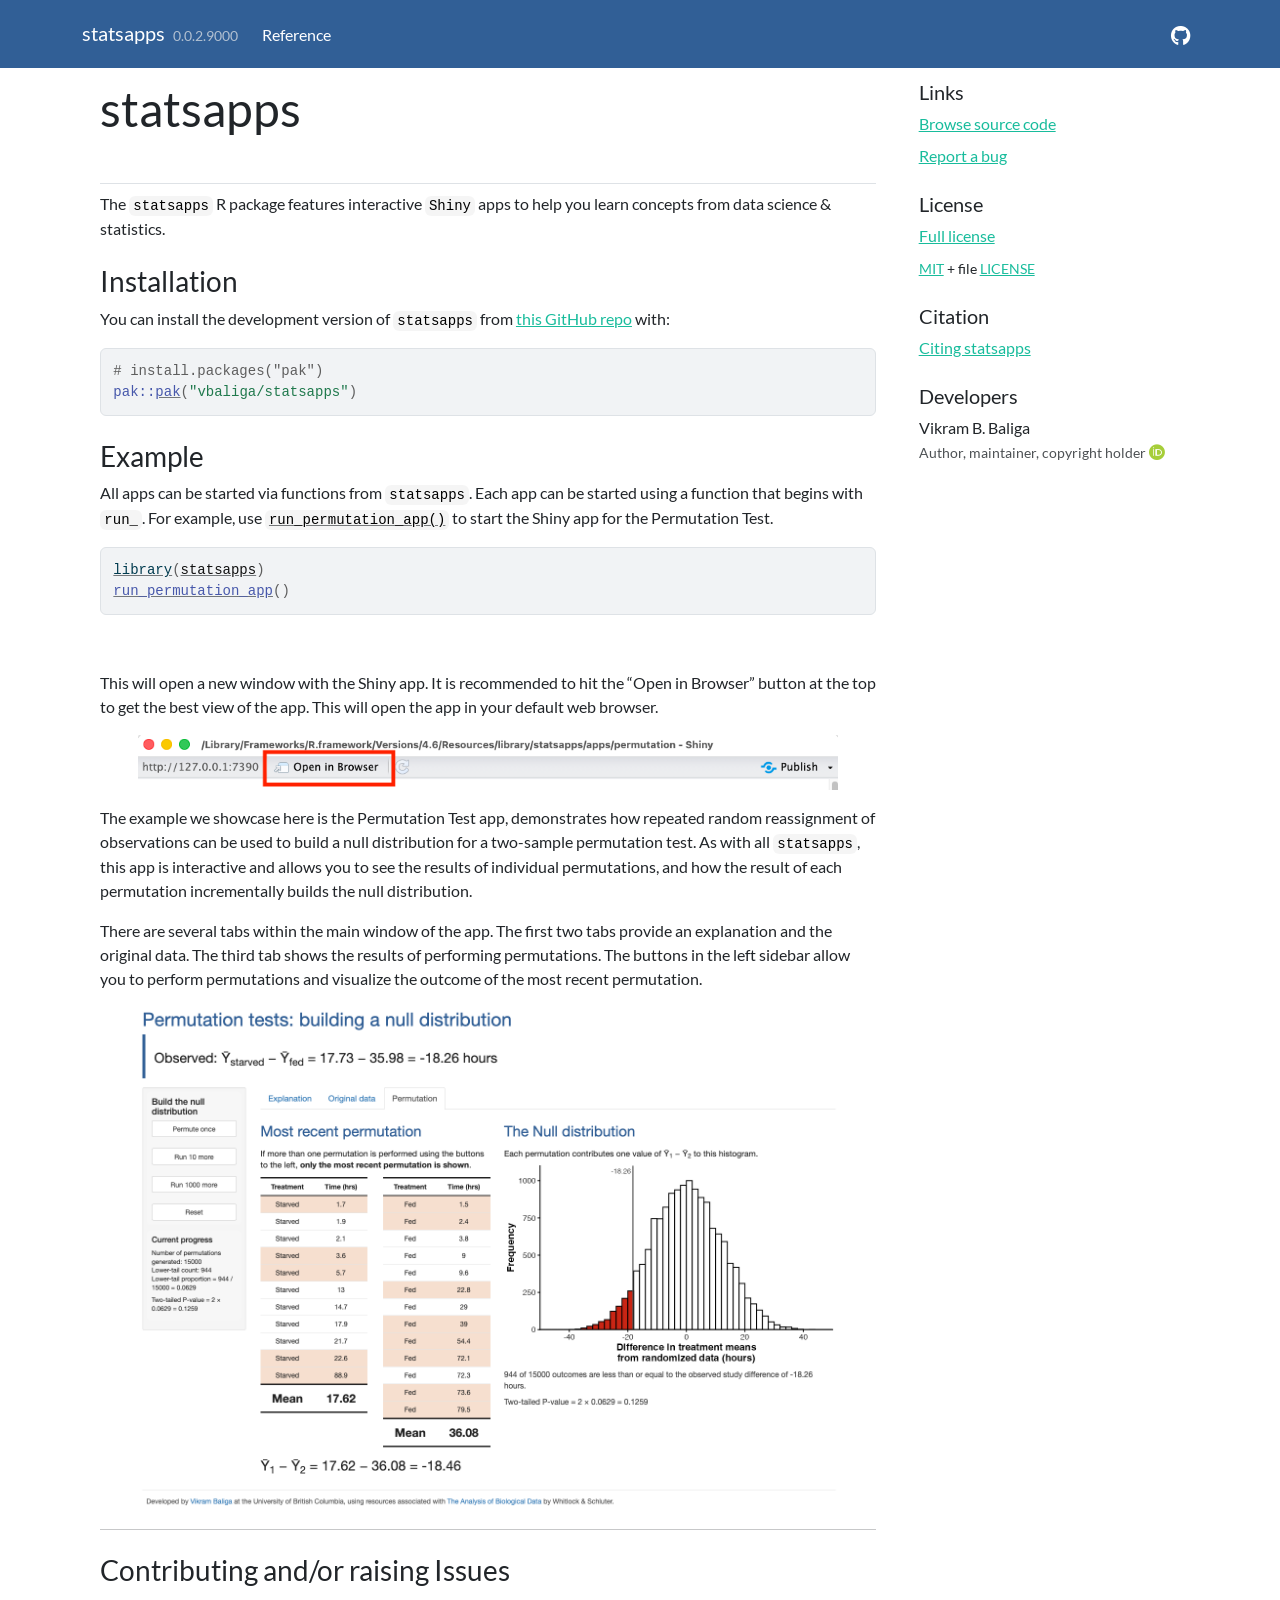
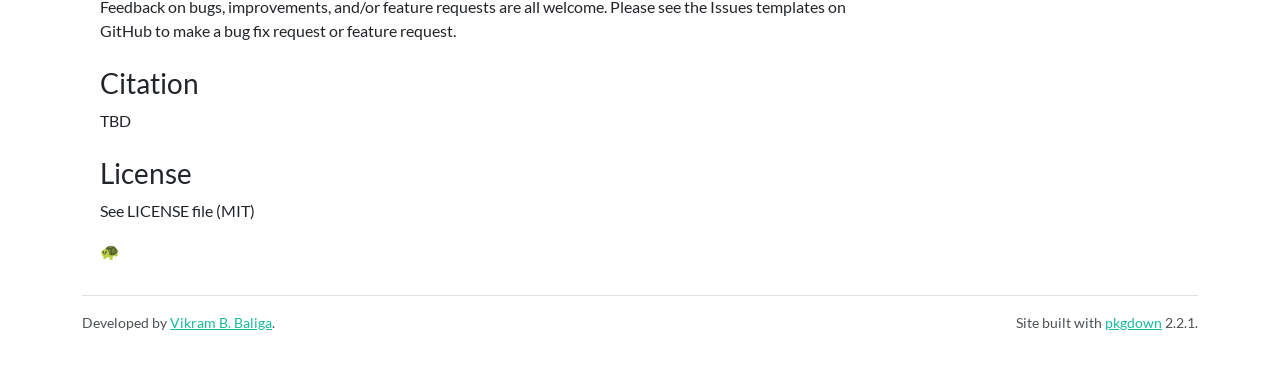
==== commit 780fe7e2: "Deploying to gh-pages from @ vbaliga/statsapps@ce29cd06b1fc10a4de99dbbc68de1932190b5983 🚀" ====
--- a/index.html
+++ b/index.html
@@ -128,7 +128,7 @@
 
 
     <footer><div class="pkgdown-footer-left">
-  <p>Developed by Vikram B. Baliga.</p>
+  <p>Developed by <a href="https://vbaliga.github.io/" class="external-link">Vikram B. Baliga</a>.</p>
 </div>
 
 <div class="pkgdown-footer-right">
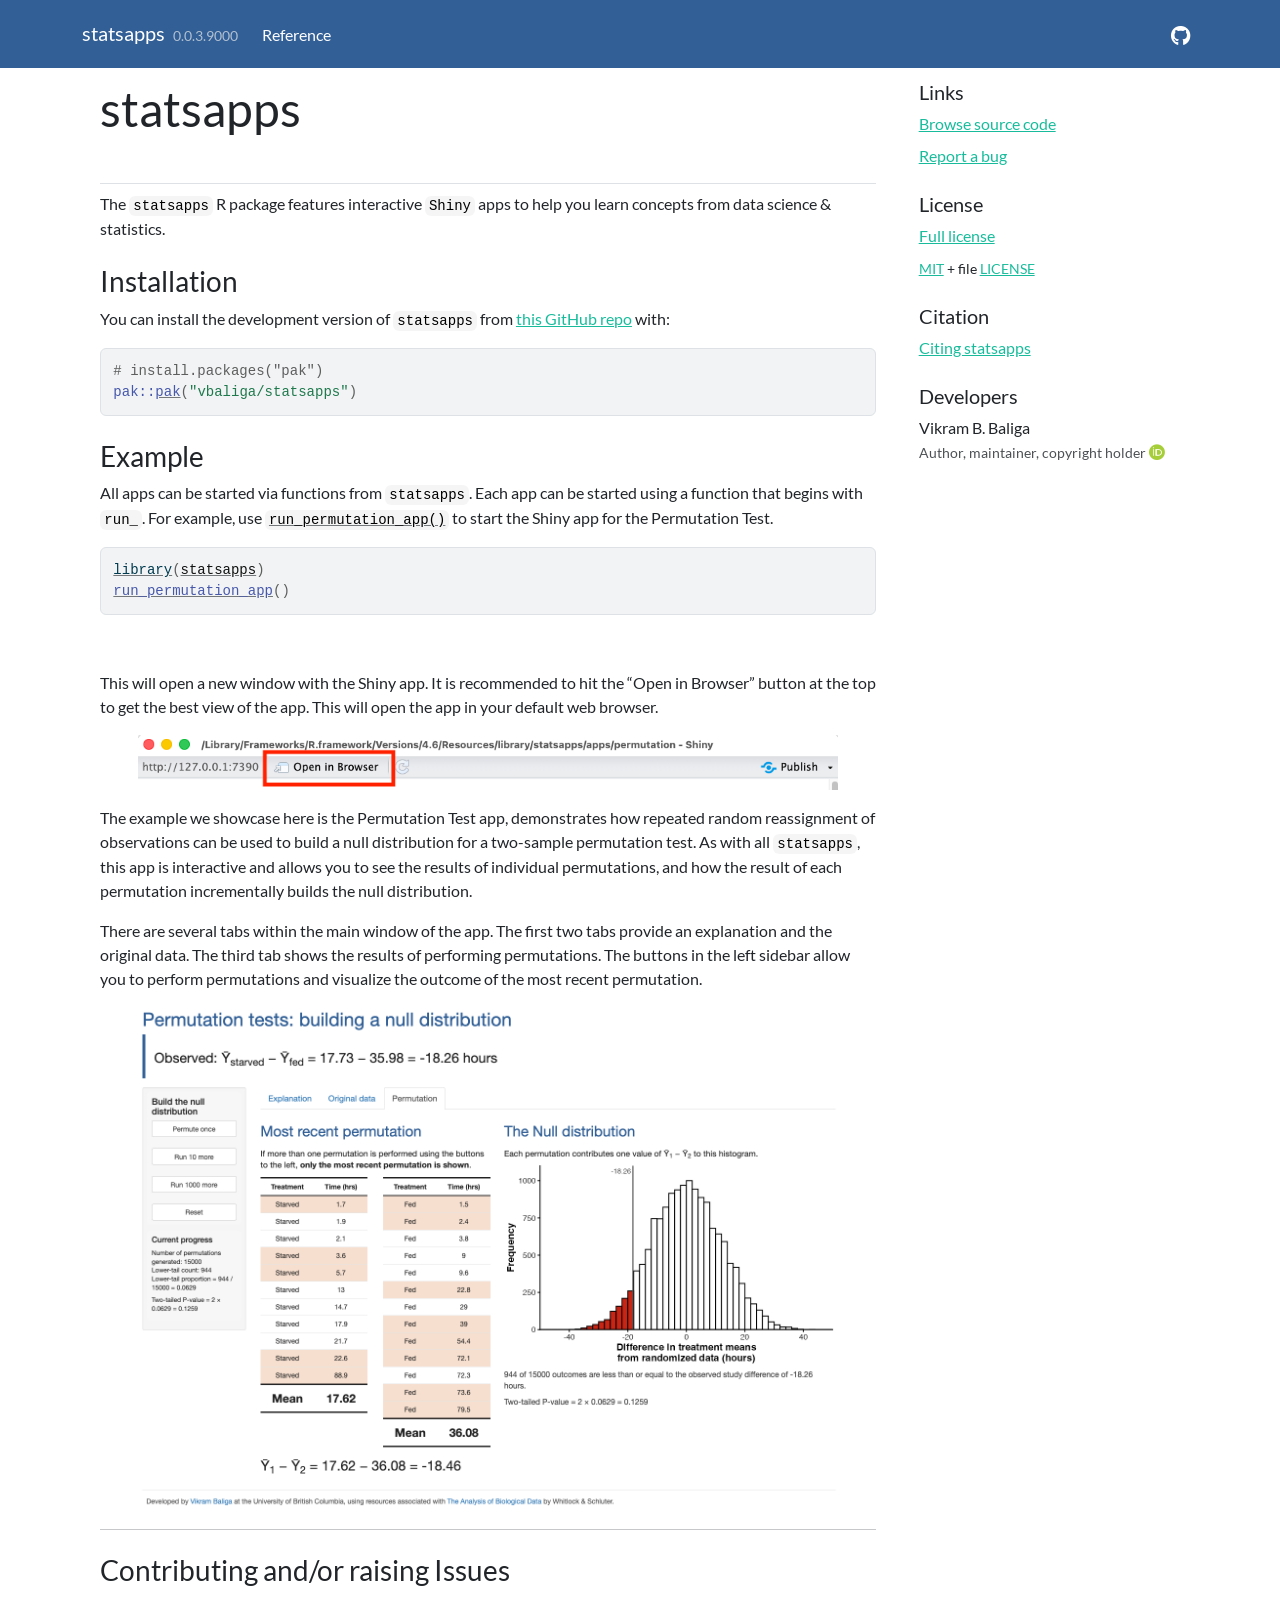
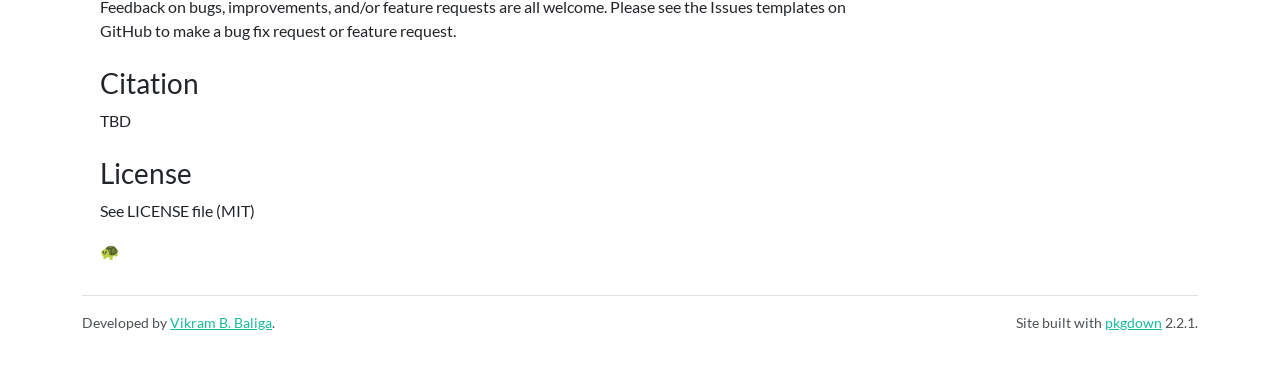
==== commit 1987c16e: "Deploying to gh-pages from @ vbaliga/statsapps@119198a2fa5b64fb5bb124fbbec5e828d4443b7d 🚀" ====
--- a/index.html
+++ b/index.html
@@ -22,7 +22,7 @@
 
     <a class="navbar-brand me-2" href="index.html">statsapps</a>
 
-    <small class="nav-text text-muted me-auto" data-bs-toggle="tooltip" data-bs-placement="bottom" title="">0.0.2.9000</small>
+    <small class="nav-text text-muted me-auto" data-bs-toggle="tooltip" data-bs-placement="bottom" title="">0.0.3.9000</small>
 
 
     <button class="navbar-toggler" type="button" data-bs-toggle="collapse" data-bs-target="#navbar" aria-controls="navbar" aria-expanded="false" aria-label="Toggle navigation">
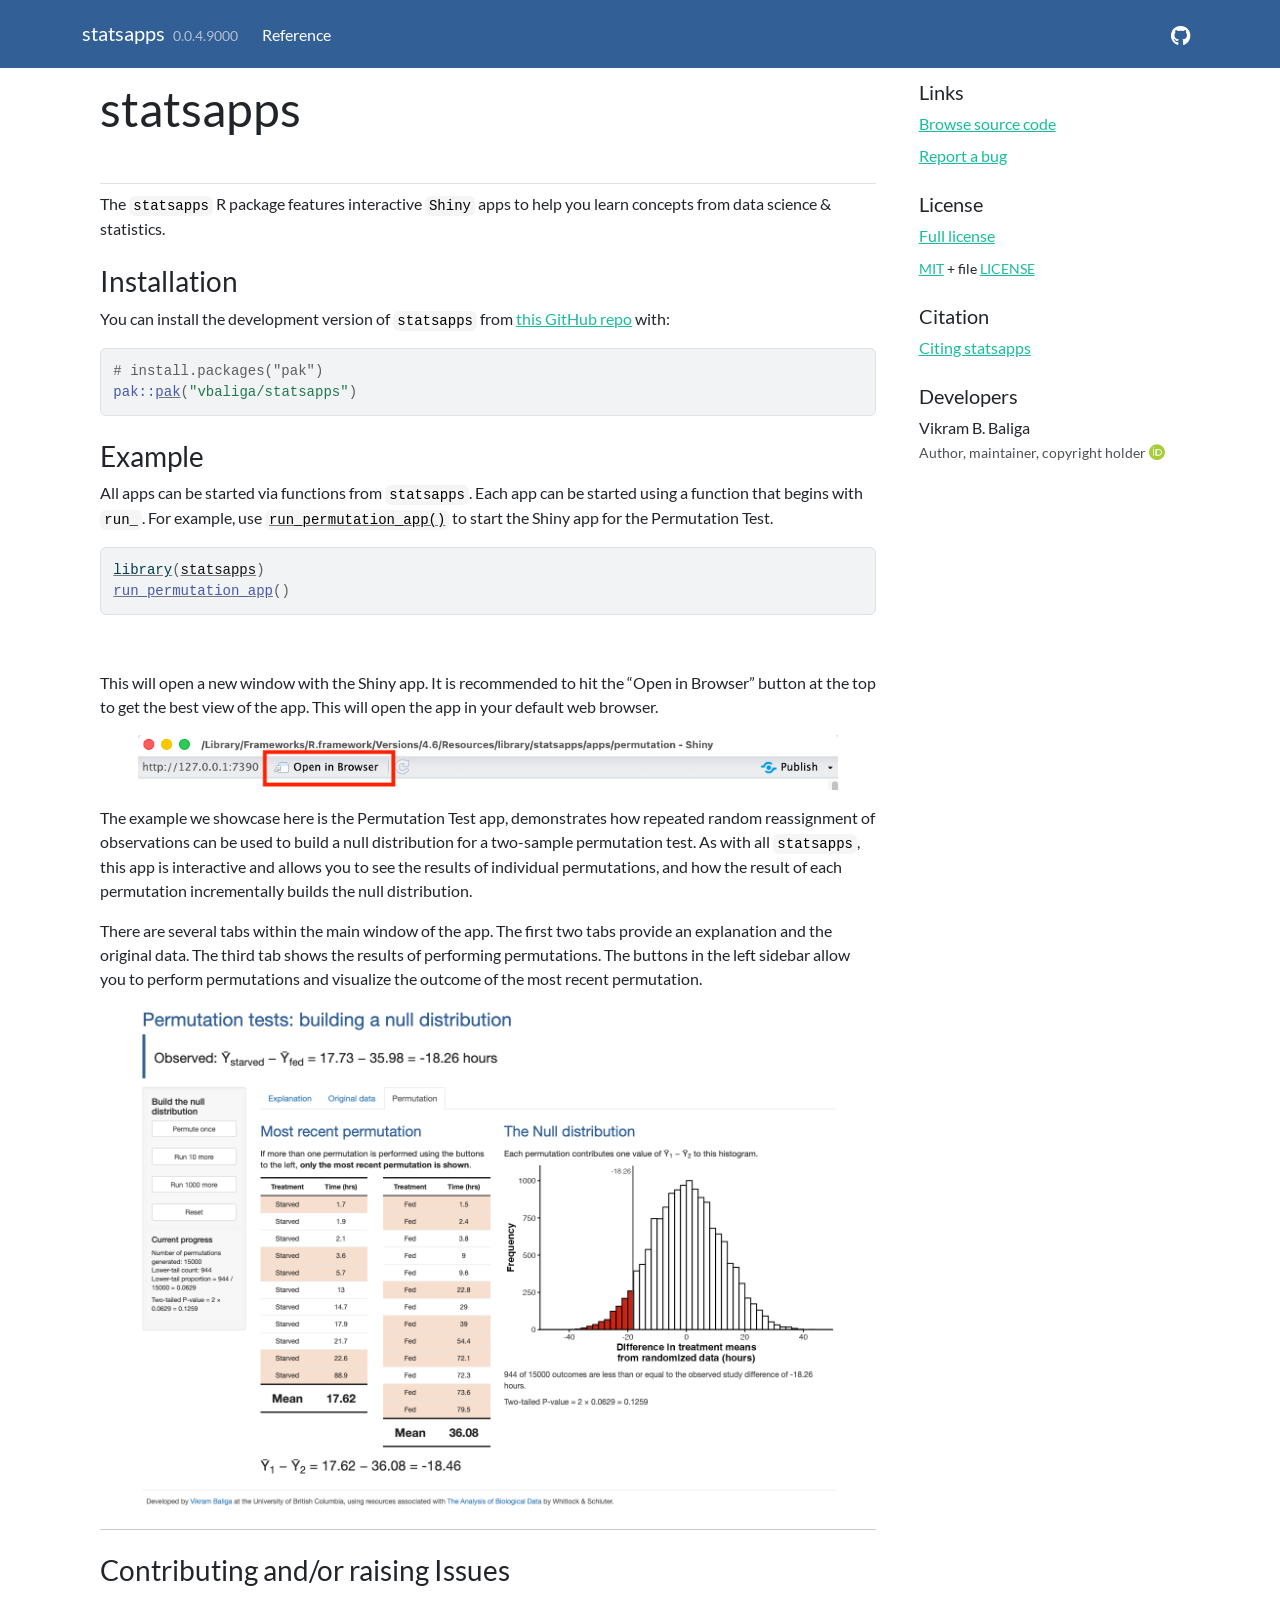
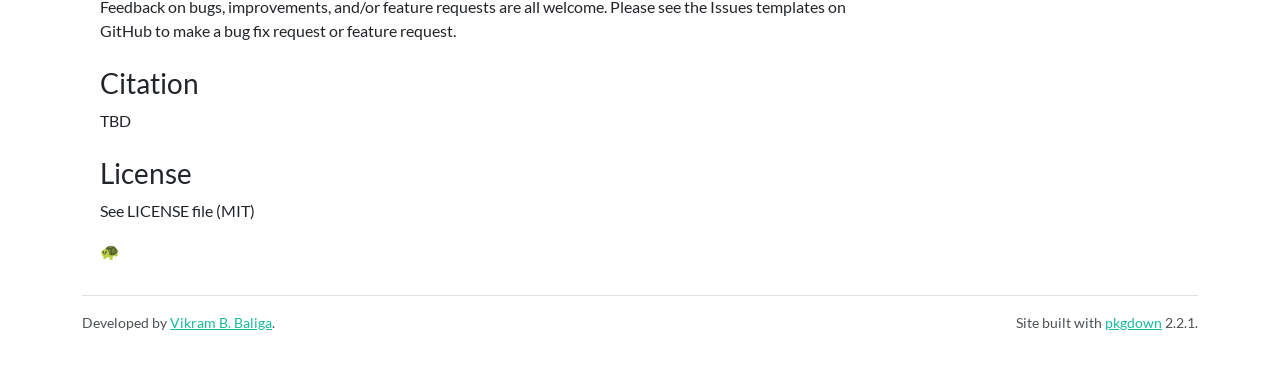
==== commit a74e0ca7: "Deploying to gh-pages from @ vbaliga/statsapps@4dbe1c435cdb5086cd491ed7b23440c68dd142ba 🚀" ====
--- a/index.html
+++ b/index.html
@@ -22,7 +22,7 @@
 
     <a class="navbar-brand me-2" href="index.html">statsapps</a>
 
-    <small class="nav-text text-muted me-auto" data-bs-toggle="tooltip" data-bs-placement="bottom" title="">0.0.3.9000</small>
+    <small class="nav-text text-muted me-auto" data-bs-toggle="tooltip" data-bs-placement="bottom" title="">0.0.4.9000</small>
 
 
     <button class="navbar-toggler" type="button" data-bs-toggle="collapse" data-bs-target="#navbar" aria-controls="navbar" aria-expanded="false" aria-label="Toggle navigation">
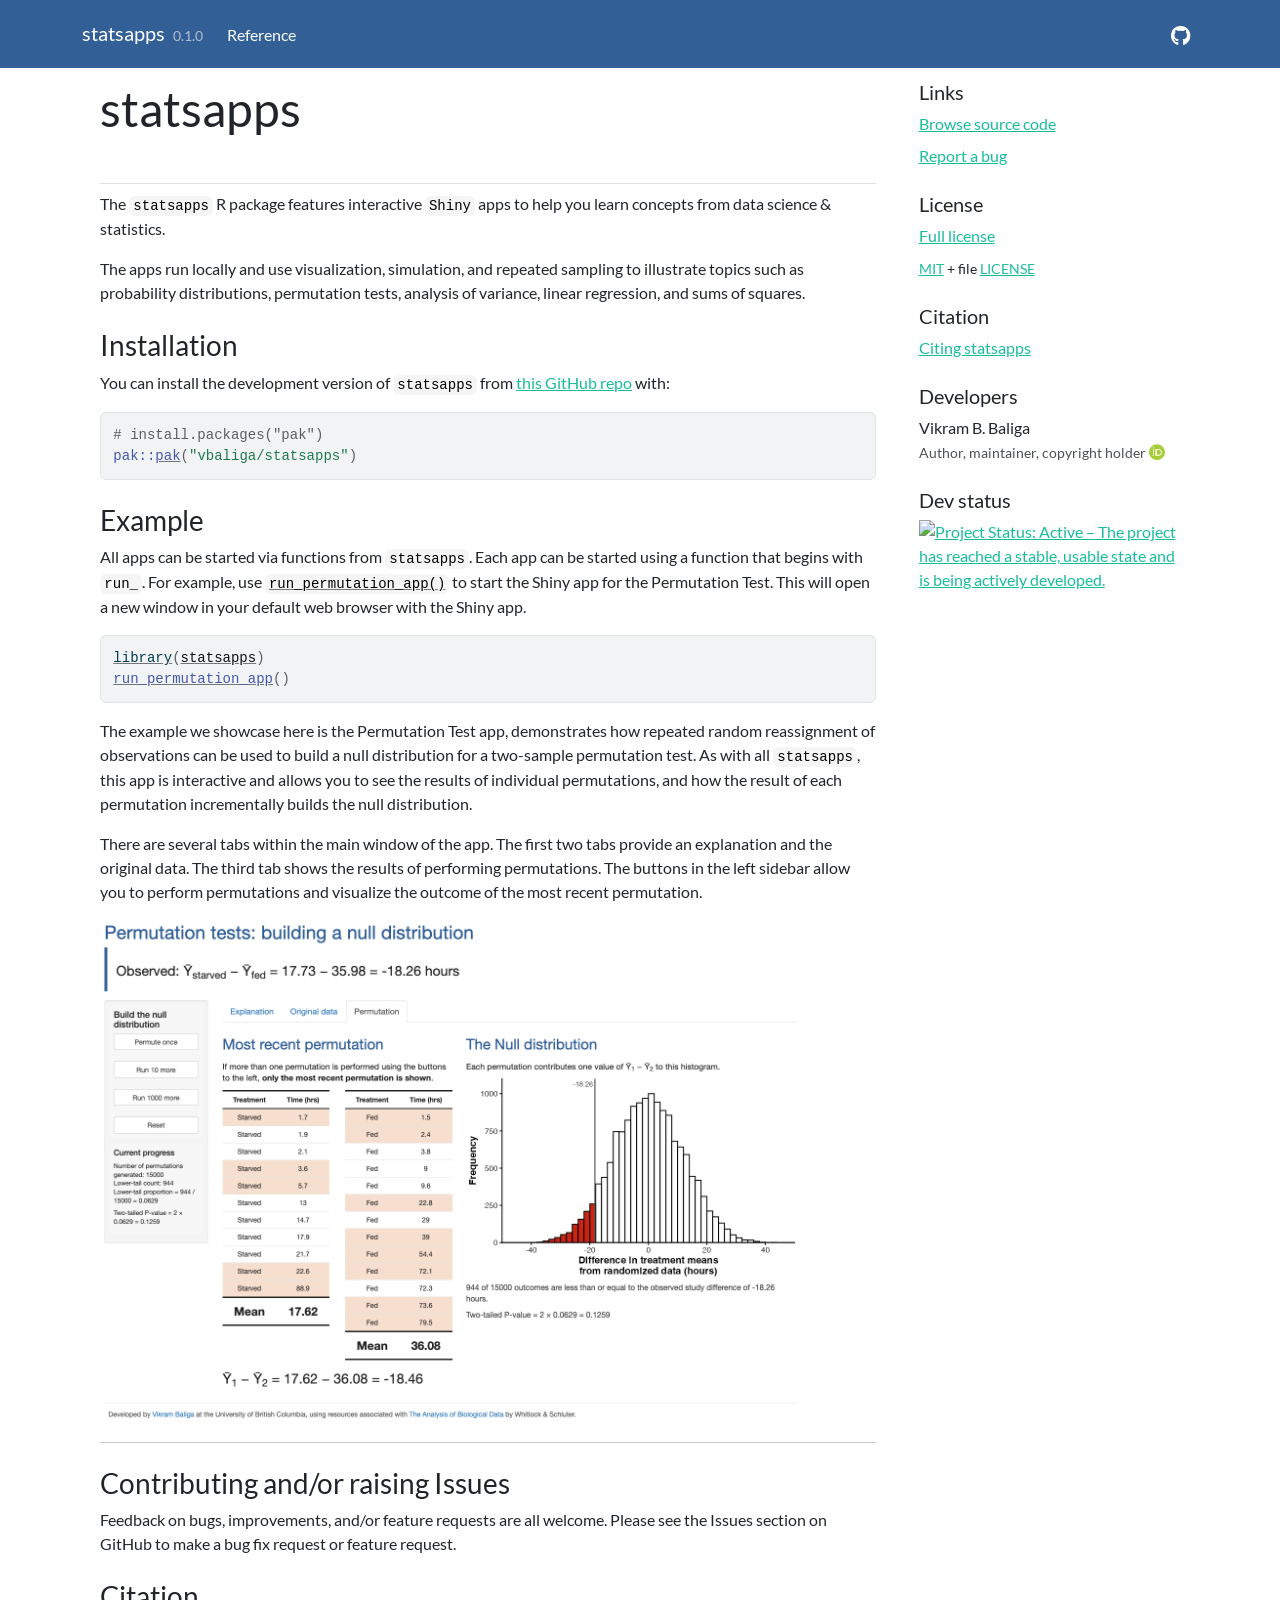
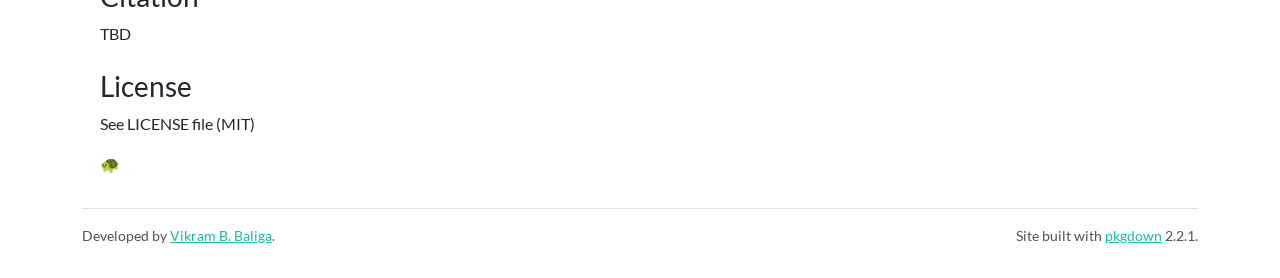
==== commit 453ee02f: "Deploying to gh-pages from @ vbaliga/statsapps@5c6cb6e0858ed971682c78a36808285f5bad5114 🚀" ====
--- a/index.html
+++ b/index.html
@@ -22,7 +22,7 @@
 
     <a class="navbar-brand me-2" href="index.html">statsapps</a>
 
-    <small class="nav-text text-muted me-auto" data-bs-toggle="tooltip" data-bs-placement="bottom" title="">0.0.4.9000</small>
+    <small class="nav-text text-muted me-auto" data-bs-toggle="tooltip" data-bs-placement="bottom" title="">0.1.0</small>
 
 
     <button class="navbar-toggler" type="button" data-bs-toggle="collapse" data-bs-target="#navbar" aria-controls="navbar" aria-expanded="false" aria-label="Toggle navigation">
@@ -46,8 +46,10 @@
 <div class="page-header"><h1 id="statsapps">statsapps<a class="anchor" aria-label="anchor" href="#statsapps"></a>
 </h1></div>
 <!-- badges: start -->
+
 <!-- badges: end -->
 <p>The <code>statsapps</code> R package features interactive <code>Shiny</code> apps to help you learn concepts from data science &amp; statistics.</p>
+<p>The apps run locally and use visualization, simulation, and repeated sampling to illustrate topics such as probability distributions, permutation tests, analysis of variance, linear regression, and sums of squares.</p>
 <div class="section level2">
 <h2 id="installation">Installation<a class="anchor" aria-label="anchor" href="#installation"></a>
 </h2>
@@ -59,24 +61,22 @@
 <div class="section level2">
 <h2 id="example">Example<a class="anchor" aria-label="anchor" href="#example"></a>
 </h2>
-<p>All apps can be started via functions from <code>statsapps</code>. Each app can be started using a function that begins with <code>run_</code>. For example, use <code><a href="reference/run_permutation_app.html">run_permutation_app()</a></code> to start the Shiny app for the Permutation Test.</p>
+<p>All apps can be started via functions from <code>statsapps</code>. Each app can be started using a function that begins with <code>run_</code>. For example, use <code><a href="reference/run_permutation_app.html">run_permutation_app()</a></code> to start the Shiny app for the Permutation Test. This will open a new window in your default web browser with the Shiny app.</p>
 <div class="sourceCode" id="cb2"><pre class="downlit sourceCode r">
 <code class="sourceCode R"><span><span class="kw"><a href="https://rdrr.io/r/base/library.html" class="external-link">library</a></span><span class="op">(</span><span class="va"><a href="https://github.com/vbaliga/statsapps" class="external-link">statsapps</a></span><span class="op">)</span></span>
 <span><span class="fu"><a href="reference/run_permutation_app.html">run_permutation_app</a></span><span class="op">(</span><span class="op">)</span></span></code></pre></div>
-<p><br></p>
-<p>This will open a new window with the Shiny app. It is recommended to hit the “Open in Browser” button at the top to get the best view of the app. This will open the app in your default web browser.</p>
-<p align="center">
-<img src="reference/figures/perm_app_01.png" width="700"></p>
 <p>The example we showcase here is the Permutation Test app, demonstrates how repeated random reassignment of observations can be used to build a null distribution for a two-sample permutation test. As with all <code>statsapps</code>, this app is interactive and allows you to see the results of individual permutations, and how the result of each permutation incrementally builds the null distribution.</p>
 <p>There are several tabs within the main window of the app. The first two tabs provide an explanation and the original data. The third tab shows the results of performing permutations. The buttons in the left sidebar allow you to perform permutations and visualize the outcome of the most recent permutation.</p>
 <p align="center">
-<img src="reference/figures/perm_app_02.png" width="700"></p>
+</p>
+<p><img src="reference/figures/perm_app_02.png" width="700"></p>
+
 <hr>
 </div>
 <div class="section level2">
 <h2 id="contributing-andor-raising-issues">Contributing and/or raising Issues<a class="anchor" aria-label="anchor" href="#contributing-andor-raising-issues"></a>
 </h2>
-<p>Feedback on bugs, improvements, and/or feature requests are all welcome. Please see the Issues templates on GitHub to make a bug fix request or feature request.</p>
+<p>Feedback on bugs, improvements, and/or feature requests are all welcome. Please see the Issues section on GitHub to make a bug fix request or feature request.</p>
 </div>
 <div class="section level2">
 <h2 id="citation">Citation<a class="anchor" aria-label="anchor" href="#citation"></a>
@@ -121,7 +121,12 @@
 </ul>
 </div>
 
-
+<div class="dev-status">
+<h2 data-toc-skip>Dev status</h2>
+<ul class="list-unstyled">
+<li><a href="https://www.repostatus.org/#active" class="external-link"><img src="https://www.repostatus.org/badges/latest/active.svg" alt="Project Status: Active – The project has reached a stable, usable state and is being actively developed."></a></li>
+</ul>
+</div>
 
   </aside>
 </div>
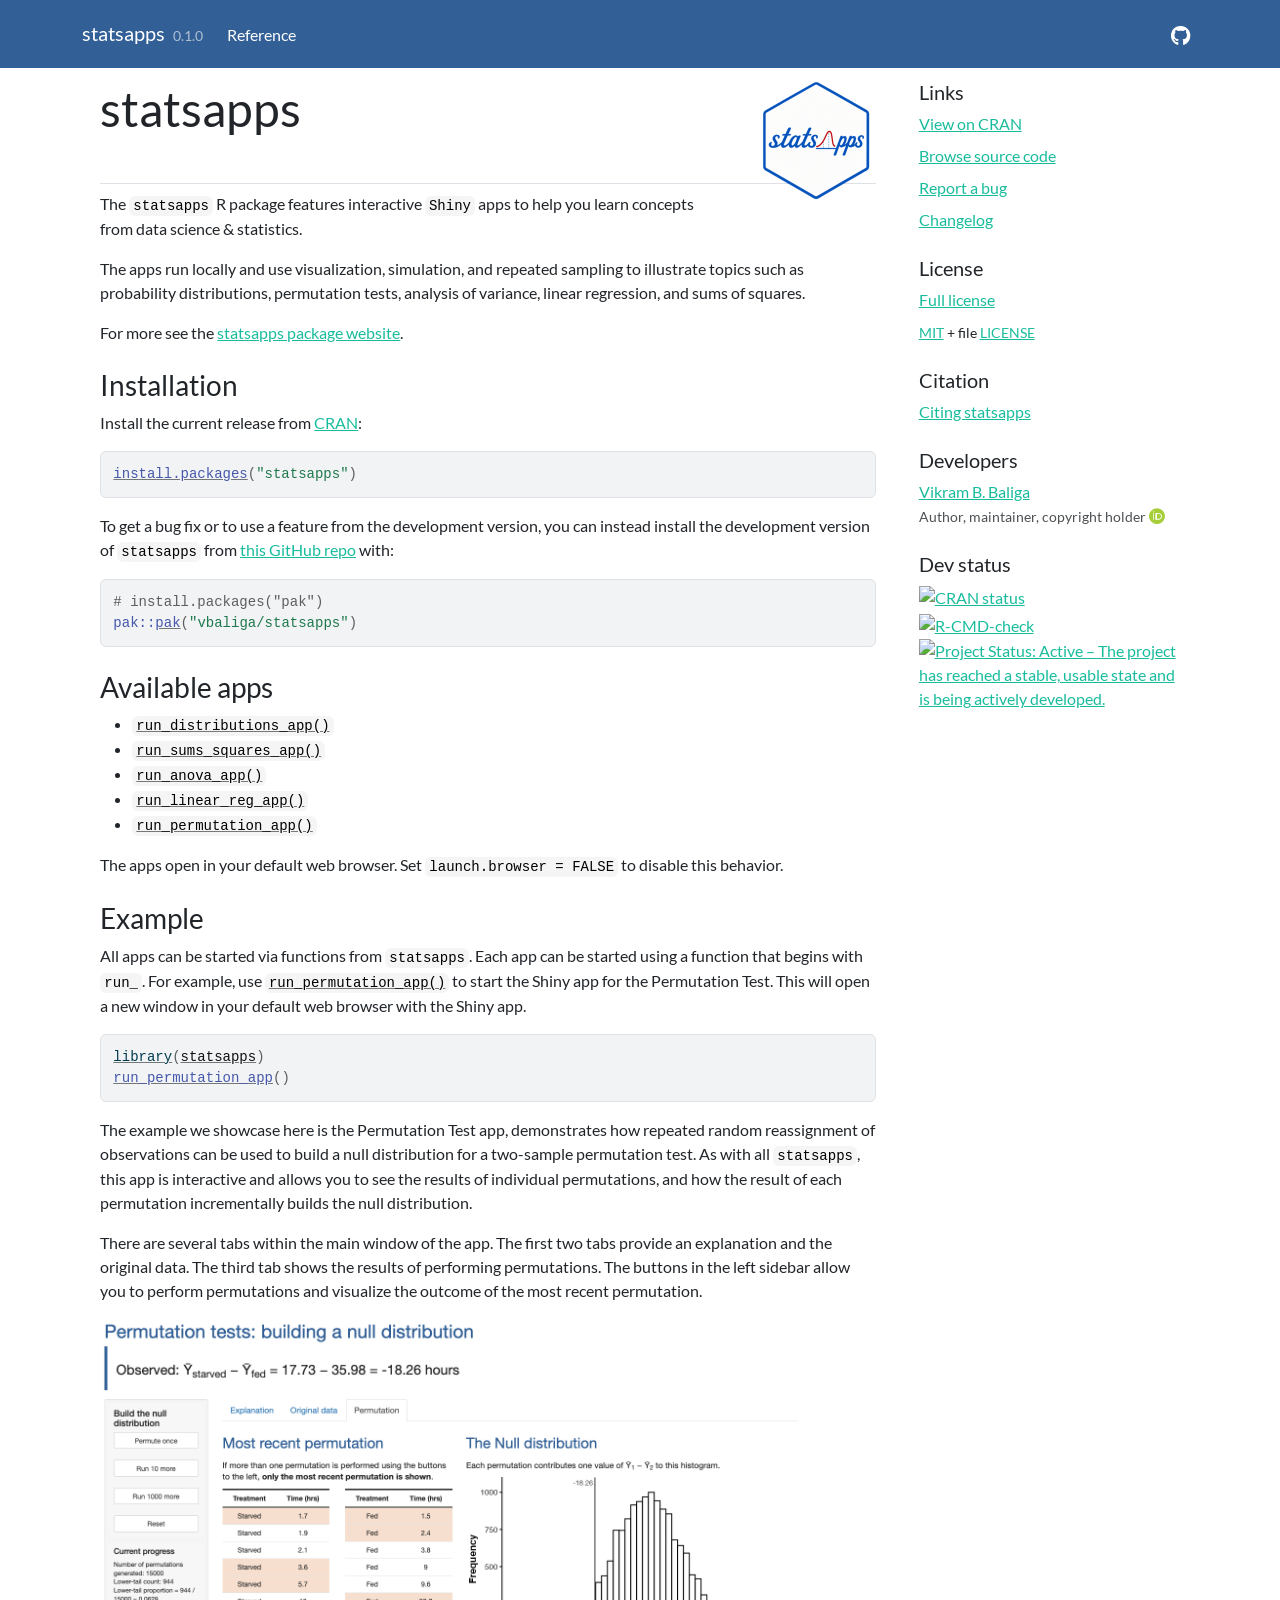
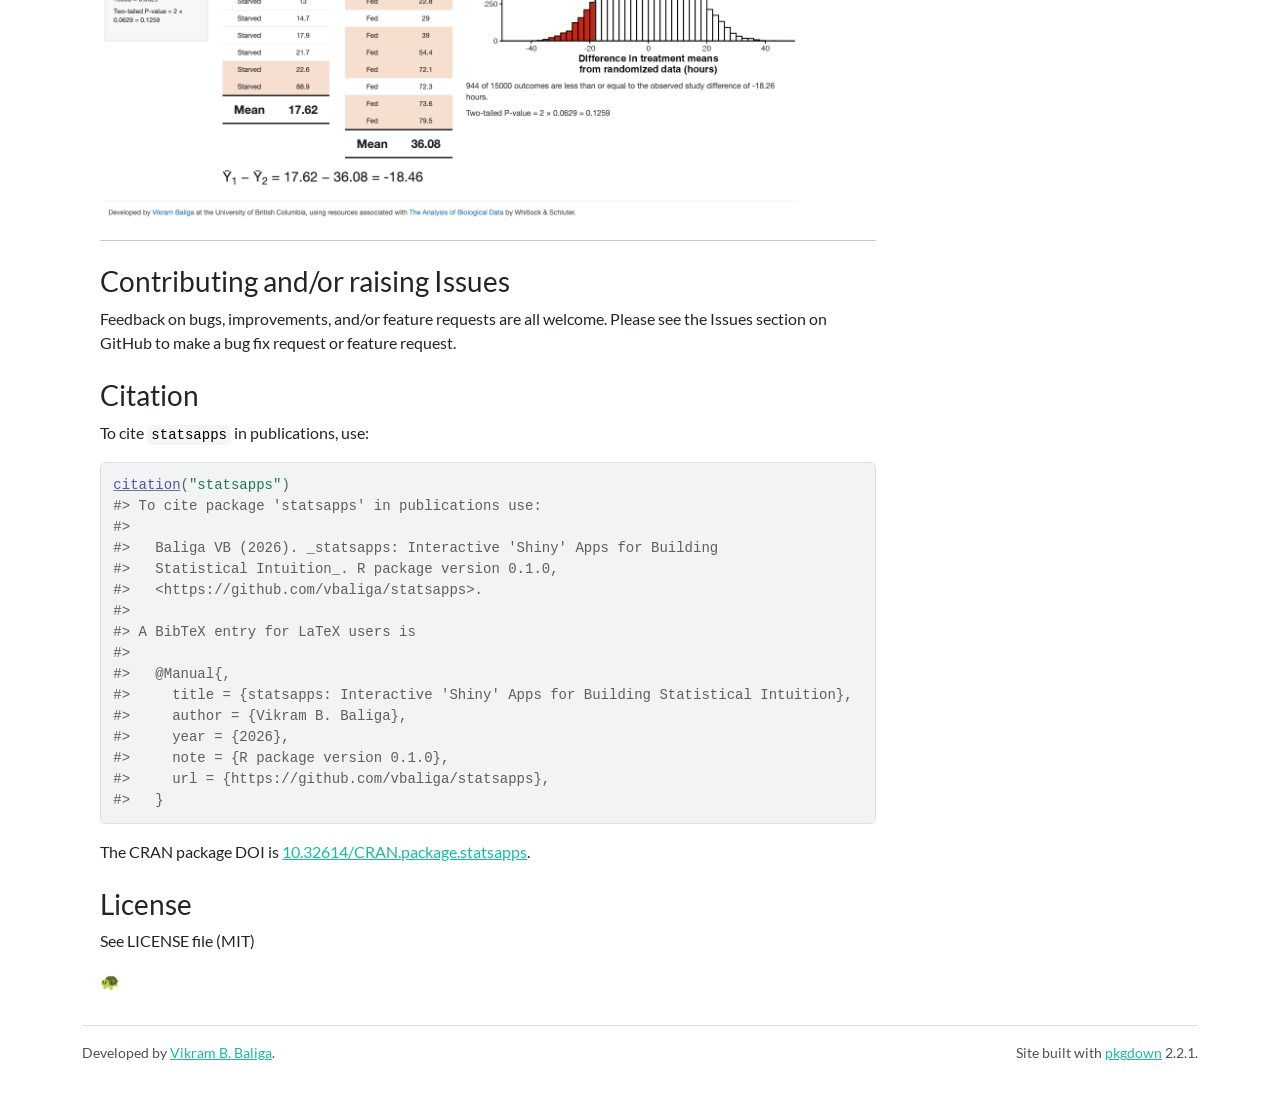
==== commit 83a6f408: "Deploying to gh-pages from @ vbaliga/statsapps@e6eb7cb18a5a76981f926fb1b6a143b0bff0b194 🚀" ====
--- a/index.html
+++ b/index.html
@@ -6,6 +6,11 @@
 <meta http-equiv="X-UA-Compatible" content="IE=edge">
 <meta name="viewport" content="width=device-width, initial-scale=1, shrink-to-fit=no">
 <title>statsapps • statsapps</title>
+<!-- favicons --><link rel="icon" type="image/png" sizes="96x96" href="favicon-96x96.png">
+<link rel="icon" type="”image/svg+xml”" href="favicon.svg">
+<link rel="apple-touch-icon" sizes="180x180" href="apple-touch-icon.png">
+<link rel="icon" sizes="any" href="favicon.ico">
+<link rel="manifest" href="site.webmanifest">
 <script src="deps/jquery-3.6.0/jquery-3.6.0.min.js"></script><meta name="viewport" content="width=device-width, initial-scale=1, shrink-to-fit=no">
 <link href="deps/bootstrap-5.3.8/bootstrap.min.css" rel="stylesheet">
 <script src="deps/bootstrap-5.3.8/bootstrap.bundle.min.js"></script><link href="deps/font-awesome-6.5.2/css/all.min.css" rel="stylesheet">
@@ -13,6 +18,7 @@
 <script src="deps/headroom-0.11.0/headroom.min.js"></script><script src="deps/headroom-0.11.0/jQuery.headroom.min.js"></script><script src="deps/bootstrap-toc-1.0.1/bootstrap-toc.min.js"></script><script src="deps/clipboard.js-2.0.11/clipboard.min.js"></script><script src="deps/search-1.0.0/autocomplete.jquery.min.js"></script><script src="deps/search-1.0.0/fuse.min.js"></script><script src="deps/search-1.0.0/mark.min.js"></script><!-- pkgdown --><script src="pkgdown.js"></script><meta property="og:title" content="statsapps">
 <meta name="description" content="Interactive Shiny apps for learning statistics in R.">
 <meta property="og:description" content="Interactive Shiny apps for learning statistics in R.">
+<meta property="og:image" content="https://vbaliga.github.io/statsapps/logo.png">
 </head>
 <body>
     <a href="#main" class="visually-hidden-focusable">Skip to contents</a>
@@ -43,26 +49,44 @@
 </nav><div class="container template-home">
 <div class="row">
   <main id="main" class="col-md-9"><div class="section level1">
-<div class="page-header"><h1 id="statsapps">statsapps<a class="anchor" aria-label="anchor" href="#statsapps"></a>
-</h1></div>
+<div class="page-header">
+<img src="logo.png" class="logo" alt=""><h1 id="statsapps-">statsapps <a class="anchor" aria-label="anchor" href="#statsapps-"></a>
+</h1>
+</div>
 <!-- badges: start -->
 
 <!-- badges: end -->
 <p>The <code>statsapps</code> R package features interactive <code>Shiny</code> apps to help you learn concepts from data science &amp; statistics.</p>
 <p>The apps run locally and use visualization, simulation, and repeated sampling to illustrate topics such as probability distributions, permutation tests, analysis of variance, linear regression, and sums of squares.</p>
+<p>For more see the <a href="https://vbaliga.github.io/statsapps/">statsapps package website</a>.</p>
 <div class="section level2">
 <h2 id="installation">Installation<a class="anchor" aria-label="anchor" href="#installation"></a>
 </h2>
-<p>You can install the development version of <code>statsapps</code> from <a href="https://github.com/vbaliga/statsapps" class="external-link">this GitHub repo</a> with:</p>
+<p>Install the current release from <a href="https://CRAN.R-project.org/package=statsapps" class="external-link">CRAN</a>:</p>
 <div class="sourceCode" id="cb1"><pre class="downlit sourceCode r">
+<code class="sourceCode R"><span><span class="fu"><a href="https://rdrr.io/r/utils/install.packages.html" class="external-link">install.packages</a></span><span class="op">(</span><span class="st">"statsapps"</span><span class="op">)</span></span></code></pre></div>
+<p>To get a bug fix or to use a feature from the development version, you can instead install the development version of <code>statsapps</code> from <a href="https://github.com/vbaliga/statsapps" class="external-link">this GitHub repo</a> with:</p>
+<div class="sourceCode" id="cb2"><pre class="downlit sourceCode r">
 <code class="sourceCode R"><span><span class="co"># install.packages("pak")</span></span>
 <span><span class="fu">pak</span><span class="fu">::</span><span class="fu"><a href="https://pak.r-lib.org/reference/pak.html" class="external-link">pak</a></span><span class="op">(</span><span class="st">"vbaliga/statsapps"</span><span class="op">)</span></span></code></pre></div>
+</div>
+<div class="section level2">
+<h2 id="available-apps">Available apps<a class="anchor" aria-label="anchor" href="#available-apps"></a>
+</h2>
+<ul>
+<li><code><a href="reference/run_distributions_app.html">run_distributions_app()</a></code></li>
+<li><code><a href="reference/run_sums_squares_app.html">run_sums_squares_app()</a></code></li>
+<li><code><a href="reference/run_anova_app.html">run_anova_app()</a></code></li>
+<li><code><a href="reference/run_linear_reg_app.html">run_linear_reg_app()</a></code></li>
+<li><code><a href="reference/run_permutation_app.html">run_permutation_app()</a></code></li>
+</ul>
+<p>The apps open in your default web browser. Set <code>launch.browser = FALSE</code> to disable this behavior.</p>
 </div>
 <div class="section level2">
 <h2 id="example">Example<a class="anchor" aria-label="anchor" href="#example"></a>
 </h2>
 <p>All apps can be started via functions from <code>statsapps</code>. Each app can be started using a function that begins with <code>run_</code>. For example, use <code><a href="reference/run_permutation_app.html">run_permutation_app()</a></code> to start the Shiny app for the Permutation Test. This will open a new window in your default web browser with the Shiny app.</p>
-<div class="sourceCode" id="cb2"><pre class="downlit sourceCode r">
+<div class="sourceCode" id="cb3"><pre class="downlit sourceCode r">
 <code class="sourceCode R"><span><span class="kw"><a href="https://rdrr.io/r/base/library.html" class="external-link">library</a></span><span class="op">(</span><span class="va"><a href="https://github.com/vbaliga/statsapps" class="external-link">statsapps</a></span><span class="op">)</span></span>
 <span><span class="fu"><a href="reference/run_permutation_app.html">run_permutation_app</a></span><span class="op">(</span><span class="op">)</span></span></code></pre></div>
 <p>The example we showcase here is the Permutation Test app, demonstrates how repeated random reassignment of observations can be used to build a null distribution for a two-sample permutation test. As with all <code>statsapps</code>, this app is interactive and allows you to see the results of individual permutations, and how the result of each permutation incrementally builds the null distribution.</p>
@@ -81,7 +105,25 @@
 <div class="section level2">
 <h2 id="citation">Citation<a class="anchor" aria-label="anchor" href="#citation"></a>
 </h2>
-<p>TBD</p>
+<p>To cite <code>statsapps</code> in publications, use:</p>
+<div class="sourceCode" id="cb4"><pre class="downlit sourceCode r">
+<code class="sourceCode R"><span><span class="fu"><a href="https://rdrr.io/r/utils/citation.html" class="external-link">citation</a></span><span class="op">(</span><span class="st">"statsapps"</span><span class="op">)</span></span>
+<span><span class="co">#&gt; To cite package 'statsapps' in publications use:</span></span>
+<span><span class="co">#&gt; </span></span>
+<span><span class="co">#&gt;   Baliga VB (2026). _statsapps: Interactive 'Shiny' Apps for Building</span></span>
+<span><span class="co">#&gt;   Statistical Intuition_. R package version 0.1.0,</span></span>
+<span><span class="co">#&gt;   &lt;https://github.com/vbaliga/statsapps&gt;.</span></span>
+<span><span class="co">#&gt; </span></span>
+<span><span class="co">#&gt; A BibTeX entry for LaTeX users is</span></span>
+<span><span class="co">#&gt; </span></span>
+<span><span class="co">#&gt;   @Manual{,</span></span>
+<span><span class="co">#&gt;     title = {statsapps: Interactive 'Shiny' Apps for Building Statistical Intuition},</span></span>
+<span><span class="co">#&gt;     author = {Vikram B. Baliga},</span></span>
+<span><span class="co">#&gt;     year = {2026},</span></span>
+<span><span class="co">#&gt;     note = {R package version 0.1.0},</span></span>
+<span><span class="co">#&gt;     url = {https://github.com/vbaliga/statsapps},</span></span>
+<span><span class="co">#&gt;   }</span></span></code></pre></div>
+<p>The CRAN package DOI is <a href="https://doi.org/10.32614/CRAN.package.statsapps" class="external-link">10.32614/CRAN.package.statsapps</a>.</p>
 </div>
 <div class="section level2">
 <h2 id="license">License<a class="anchor" aria-label="anchor" href="#license"></a>
@@ -93,8 +135,10 @@
   </main><aside class="col-md-3"><div class="links">
 <h2 data-toc-skip>Links</h2>
 <ul class="list-unstyled">
+<li><a href="https://cloud.r-project.org/package=statsapps" class="external-link">View on CRAN</a></li>
 <li><a href="https://github.com/vbaliga/statsapps/" class="external-link">Browse source code</a></li>
 <li><a href="https://github.com/vbaliga/statsapps/issues" class="external-link">Report a bug</a></li>
+<li><a href="news/index.html">Changelog</a></li>
 </ul>
 </div>
 
@@ -117,13 +161,16 @@
 <div class="developers">
 <h2 data-toc-skip>Developers</h2>
 <ul class="list-unstyled">
-<li>Vikram B. Baliga <br><small class="roles"> Author, maintainer, copyright holder </small> <a href="https://orcid.org/0000-0002-9367-8974" target="orcid.widget" aria-label="ORCID" class="external-link"><span class="fab fa-orcid orcid" aria-hidden="true"></span></a>  </li>
+<li>
+<a href="https://vbaliga.github.io/" class="external-link">Vikram B. Baliga</a> <br><small class="roles"> Author, maintainer, copyright holder </small> <a href="https://orcid.org/0000-0002-9367-8974" target="orcid.widget" aria-label="ORCID" class="external-link"><span class="fab fa-orcid orcid" aria-hidden="true"></span></a>  </li>
 </ul>
 </div>
 
 <div class="dev-status">
 <h2 data-toc-skip>Dev status</h2>
 <ul class="list-unstyled">
+<li><a href="https://CRAN.R-project.org/package=statsapps" class="external-link"><img src="https://www.r-pkg.org/badges/version/statsapps" alt="CRAN status"></a></li>
+<li><a href="https://github.com/vbaliga/statsapps/actions/workflows/R-CMD-check.yaml" class="external-link"><img src="https://github.com/vbaliga/statsapps/actions/workflows/R-CMD-check.yaml/badge.svg" alt="R-CMD-check"></a></li>
 <li><a href="https://www.repostatus.org/#active" class="external-link"><img src="https://www.repostatus.org/badges/latest/active.svg" alt="Project Status: Active – The project has reached a stable, usable state and is being actively developed."></a></li>
 </ul>
 </div>
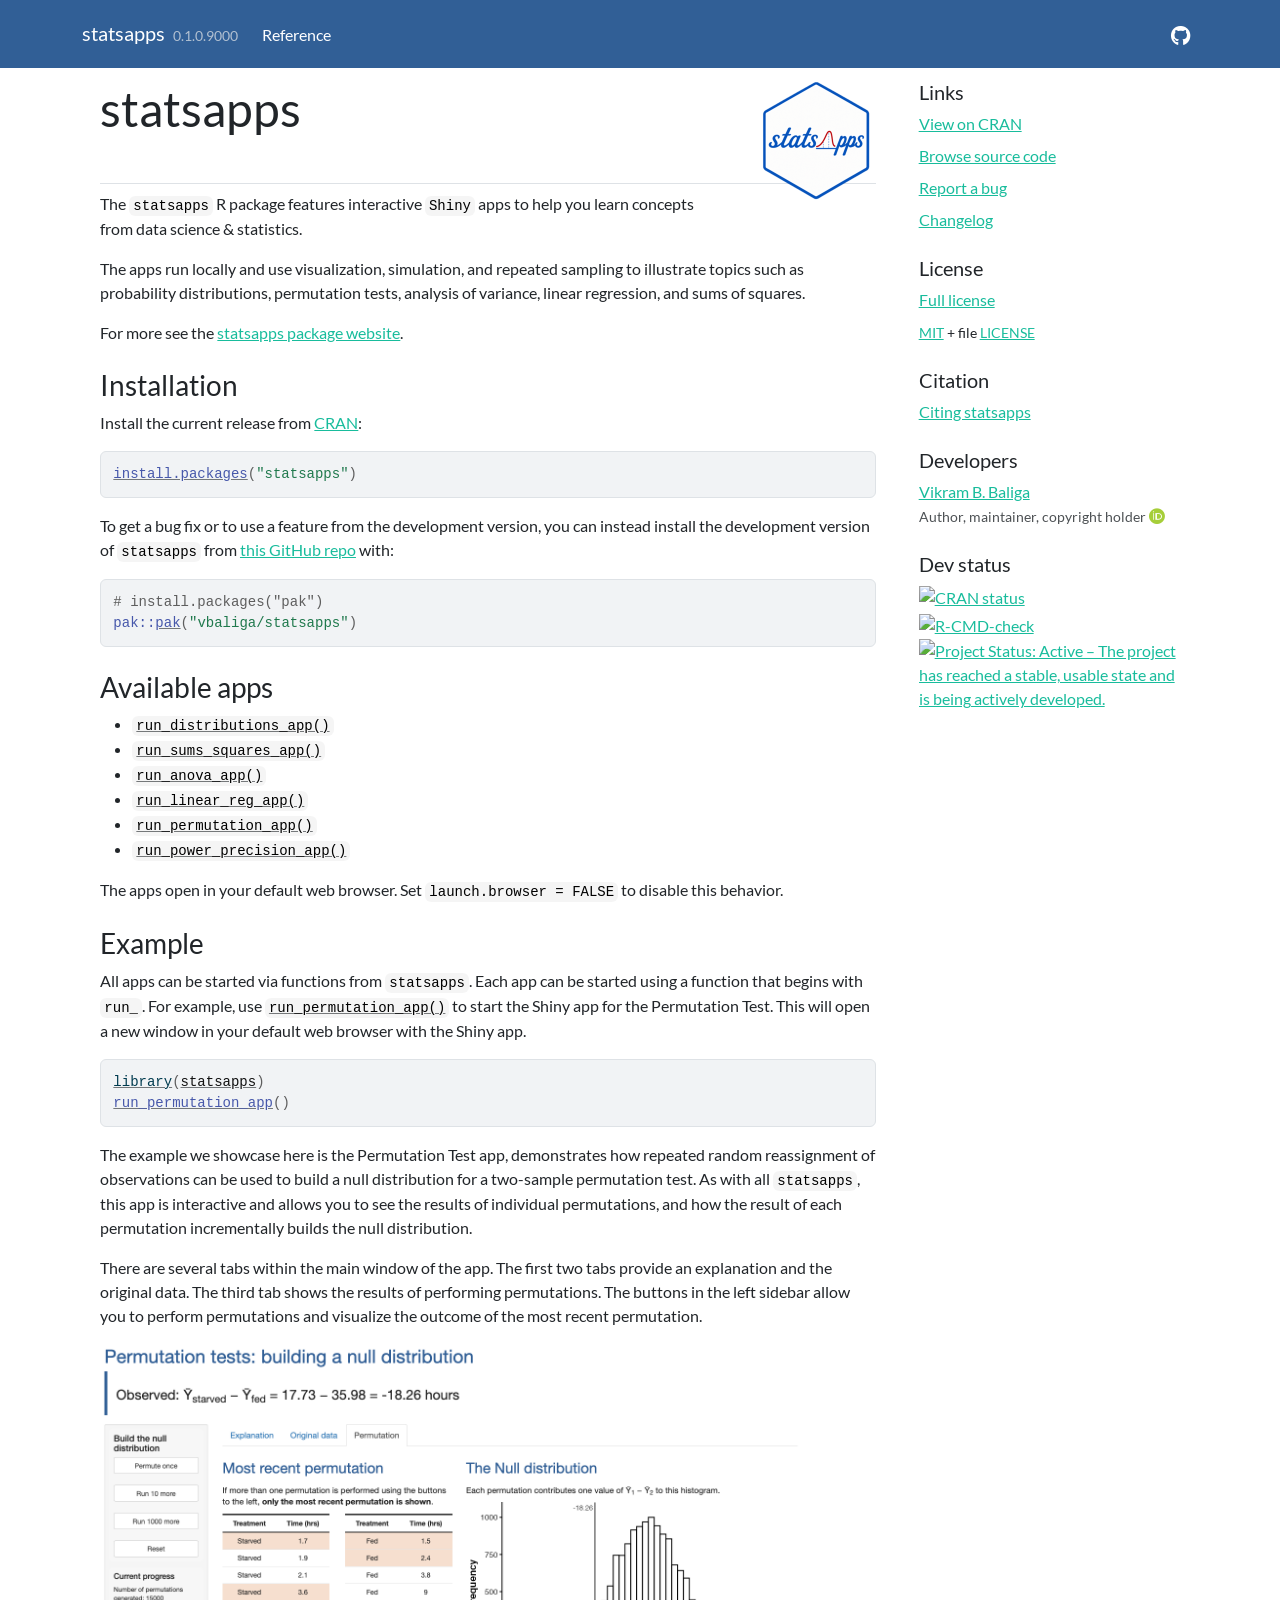
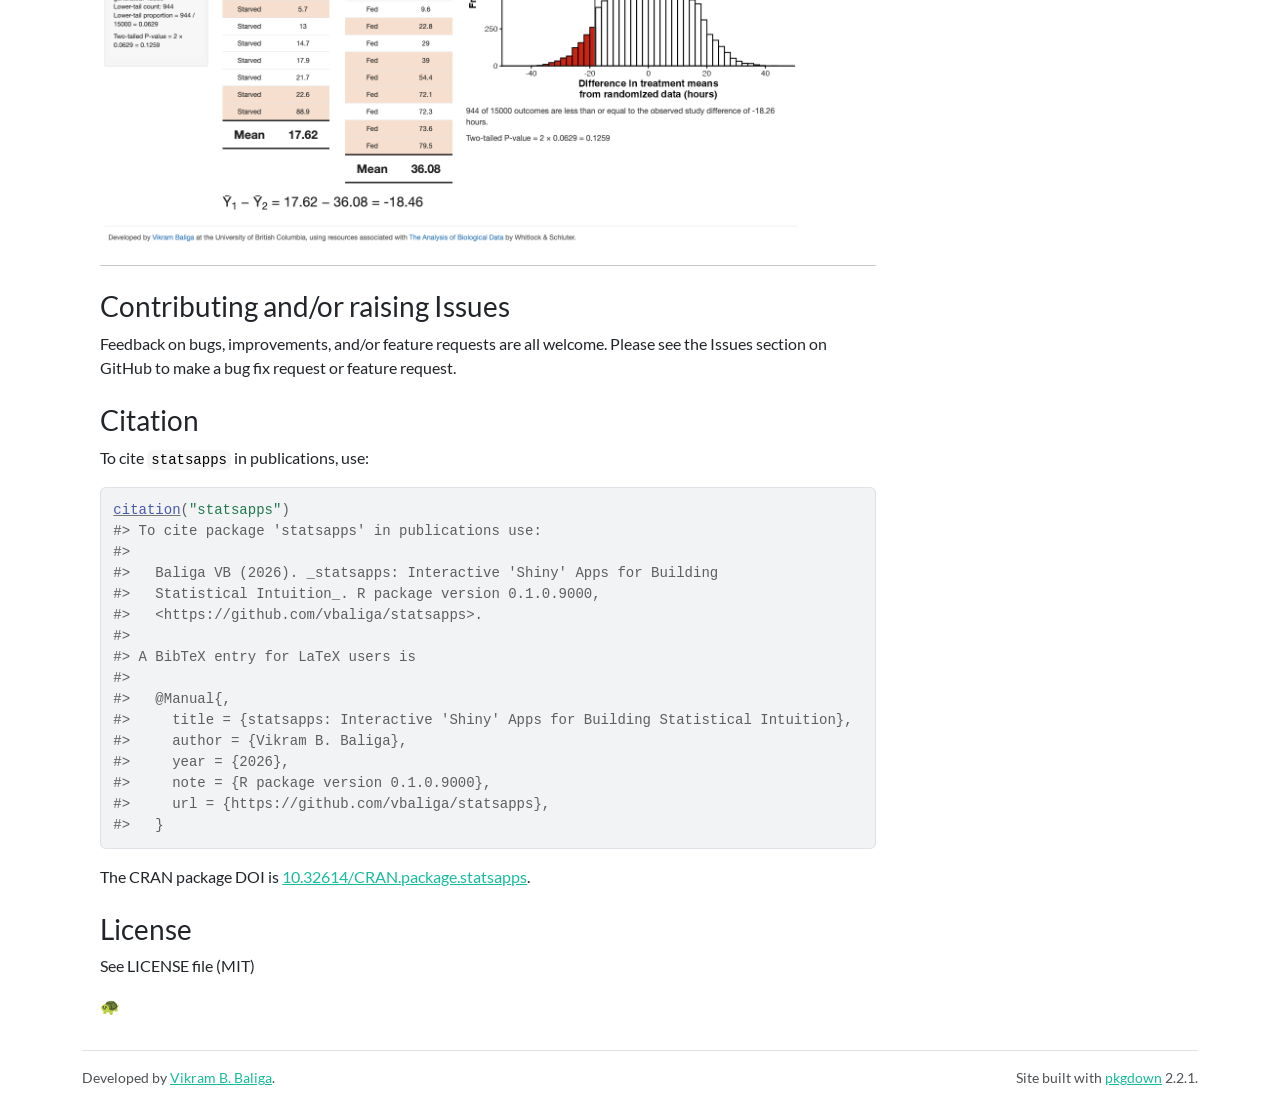
==== commit ef62c5f5: "Deploying to gh-pages from @ vbaliga/statsapps@b04c10f9f2659f02b943e2cd0a8cb79280872457 🚀" ====
--- a/index.html
+++ b/index.html
@@ -28,7 +28,7 @@
 
     <a class="navbar-brand me-2" href="index.html">statsapps</a>
 
-    <small class="nav-text text-muted me-auto" data-bs-toggle="tooltip" data-bs-placement="bottom" title="">0.1.0</small>
+    <small class="nav-text text-muted me-auto" data-bs-toggle="tooltip" data-bs-placement="bottom" title="">0.1.0.9000</small>
 
 
     <button class="navbar-toggler" type="button" data-bs-toggle="collapse" data-bs-target="#navbar" aria-controls="navbar" aria-expanded="false" aria-label="Toggle navigation">
@@ -79,6 +79,7 @@
 <li><code><a href="reference/run_anova_app.html">run_anova_app()</a></code></li>
 <li><code><a href="reference/run_linear_reg_app.html">run_linear_reg_app()</a></code></li>
 <li><code><a href="reference/run_permutation_app.html">run_permutation_app()</a></code></li>
+<li><code><a href="reference/run_power_precision_app.html">run_power_precision_app()</a></code></li>
 </ul>
 <p>The apps open in your default web browser. Set <code>launch.browser = FALSE</code> to disable this behavior.</p>
 </div>
@@ -93,7 +94,7 @@
 <p>There are several tabs within the main window of the app. The first two tabs provide an explanation and the original data. The third tab shows the results of performing permutations. The buttons in the left sidebar allow you to perform permutations and visualize the outcome of the most recent permutation.</p>
 <p align="center">
 </p>
-<p><img src="reference/figures/perm_app_02.png" width="700"></p>
+<p><img src="reference/figures/perm_app_02.png" width="700" alt="Permutation test app showing how random reassignment of observations builds a null distribution."></p>
 
 <hr>
 </div>
@@ -111,7 +112,7 @@
 <span><span class="co">#&gt; To cite package 'statsapps' in publications use:</span></span>
 <span><span class="co">#&gt; </span></span>
 <span><span class="co">#&gt;   Baliga VB (2026). _statsapps: Interactive 'Shiny' Apps for Building</span></span>
-<span><span class="co">#&gt;   Statistical Intuition_. R package version 0.1.0,</span></span>
+<span><span class="co">#&gt;   Statistical Intuition_. R package version 0.1.0.9000,</span></span>
 <span><span class="co">#&gt;   &lt;https://github.com/vbaliga/statsapps&gt;.</span></span>
 <span><span class="co">#&gt; </span></span>
 <span><span class="co">#&gt; A BibTeX entry for LaTeX users is</span></span>
@@ -120,7 +121,7 @@
 <span><span class="co">#&gt;     title = {statsapps: Interactive 'Shiny' Apps for Building Statistical Intuition},</span></span>
 <span><span class="co">#&gt;     author = {Vikram B. Baliga},</span></span>
 <span><span class="co">#&gt;     year = {2026},</span></span>
-<span><span class="co">#&gt;     note = {R package version 0.1.0},</span></span>
+<span><span class="co">#&gt;     note = {R package version 0.1.0.9000},</span></span>
 <span><span class="co">#&gt;     url = {https://github.com/vbaliga/statsapps},</span></span>
 <span><span class="co">#&gt;   }</span></span></code></pre></div>
 <p>The CRAN package DOI is <a href="https://doi.org/10.32614/CRAN.package.statsapps" class="external-link">10.32614/CRAN.package.statsapps</a>.</p>
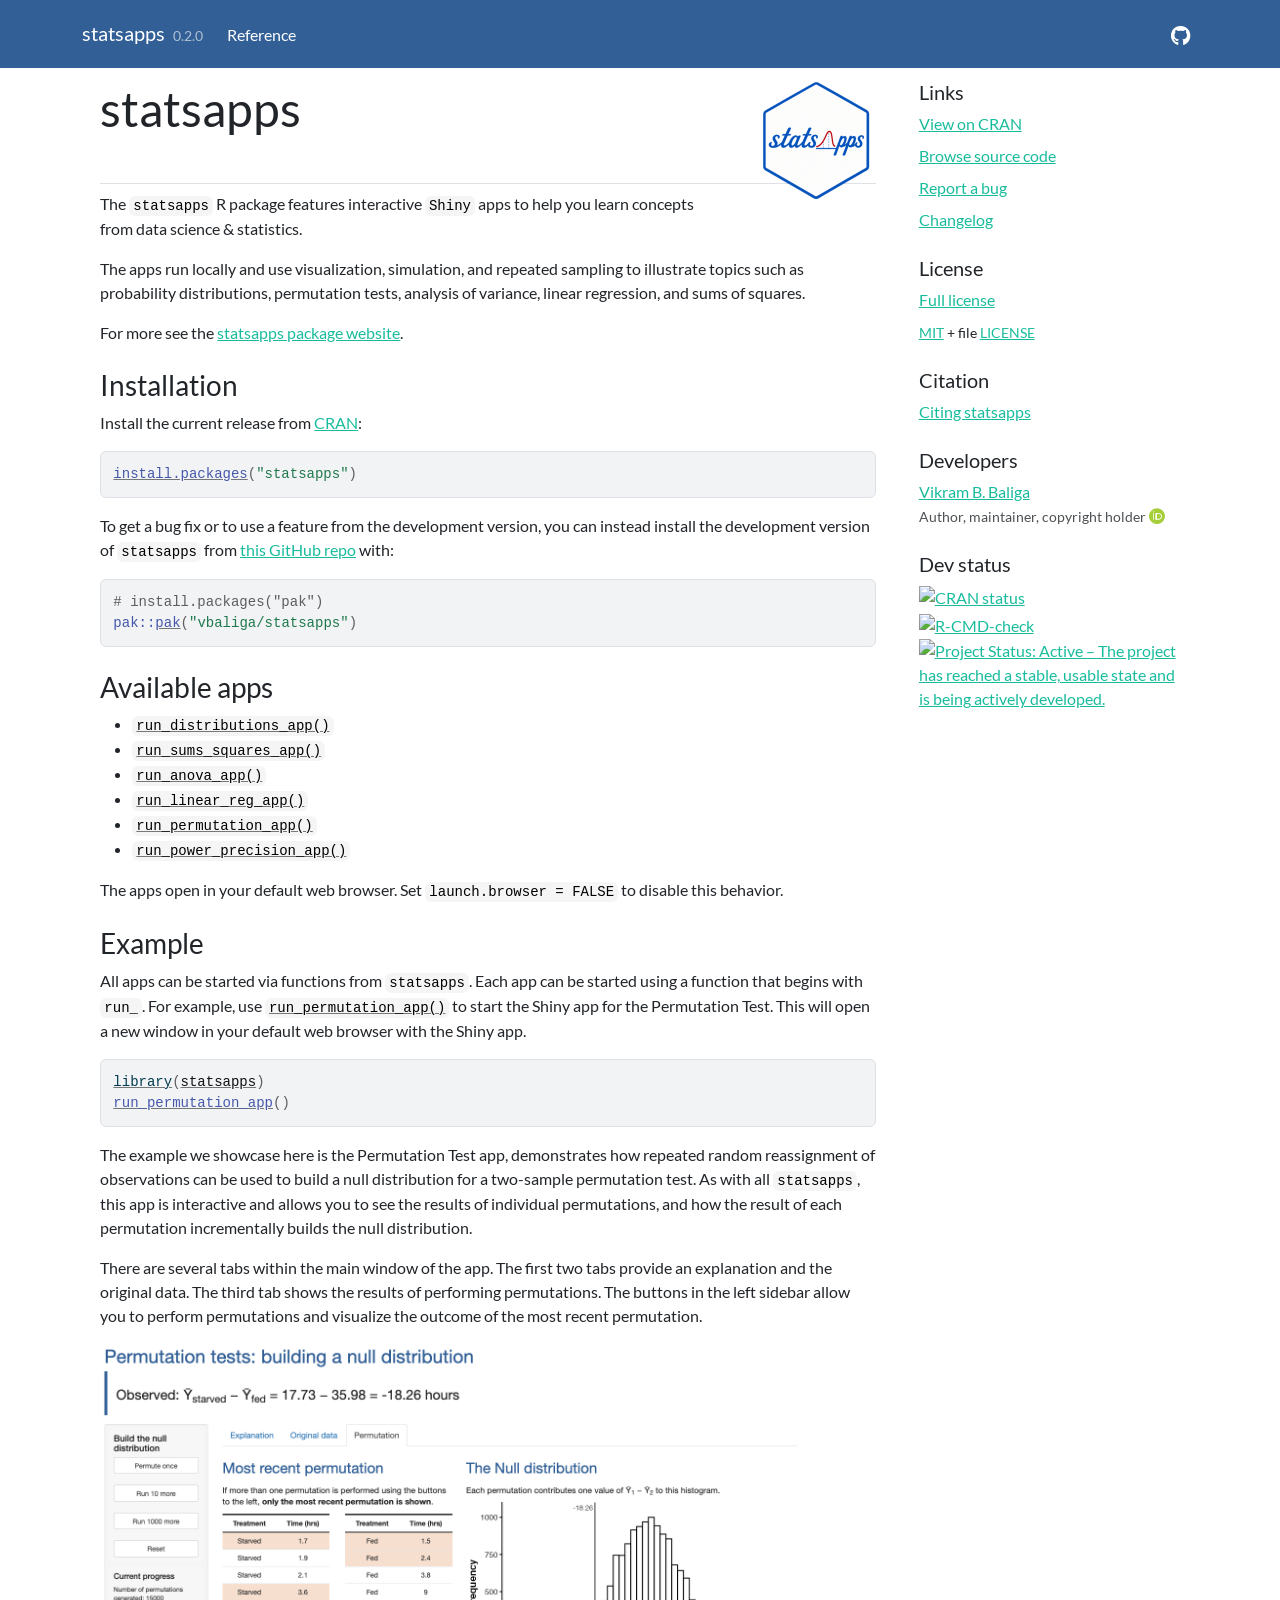
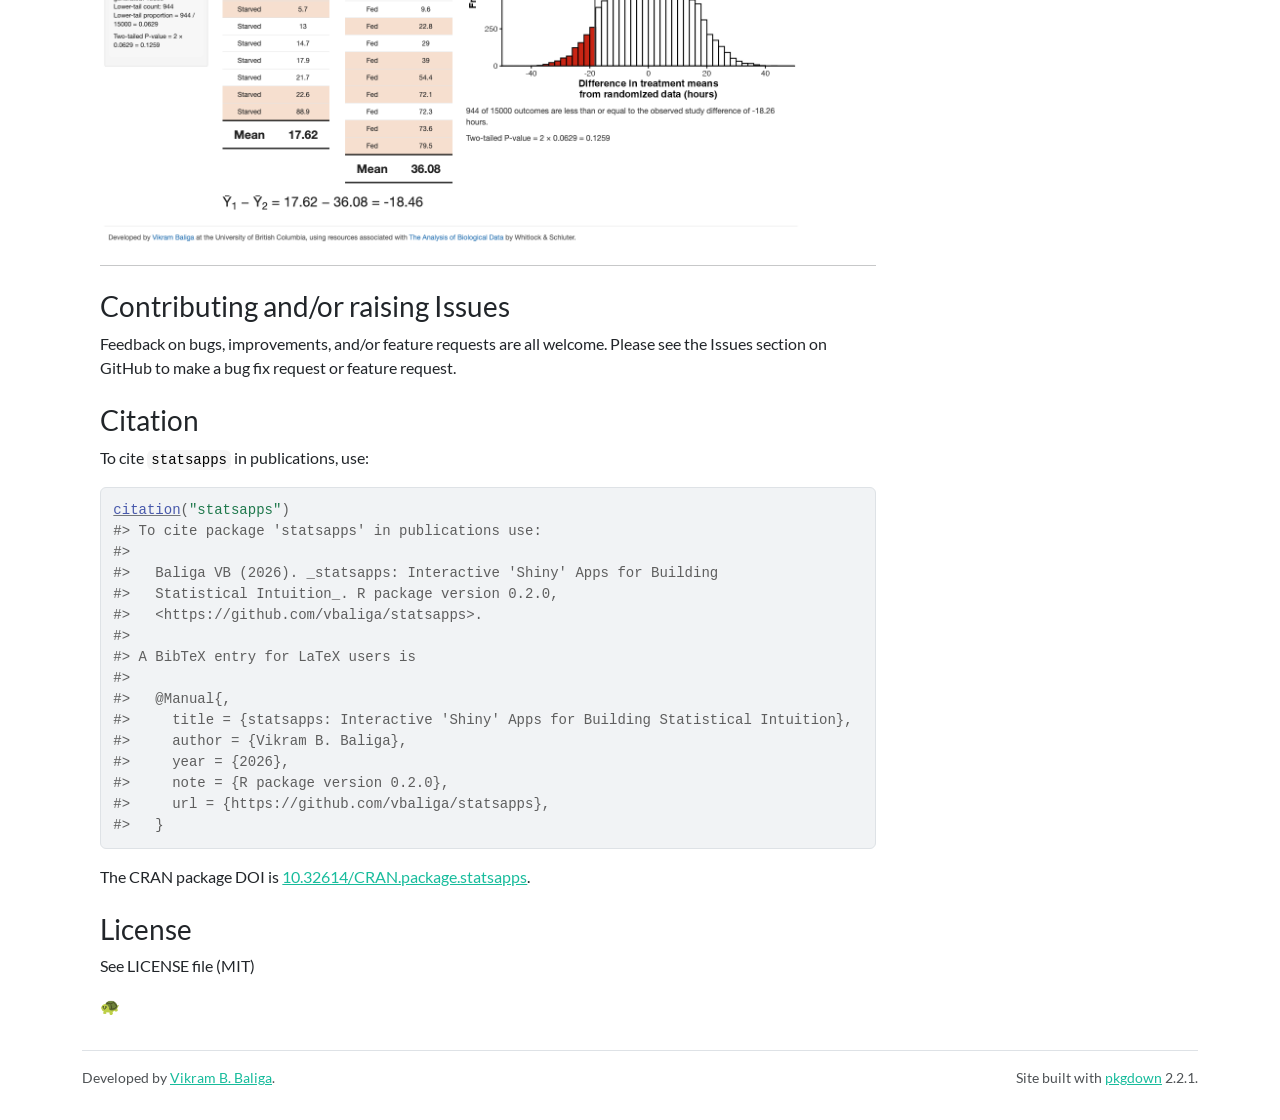
==== commit 1434cc64: "Deploying to gh-pages from @ vbaliga/statsapps@5d330206372196b527456f47fc15fc40e996dca3 🚀" ====
--- a/index.html
+++ b/index.html
@@ -28,7 +28,7 @@
 
     <a class="navbar-brand me-2" href="index.html">statsapps</a>
 
-    <small class="nav-text text-muted me-auto" data-bs-toggle="tooltip" data-bs-placement="bottom" title="">0.1.0.9000</small>
+    <small class="nav-text text-muted me-auto" data-bs-toggle="tooltip" data-bs-placement="bottom" title="">0.2.0</small>
 
 
     <button class="navbar-toggler" type="button" data-bs-toggle="collapse" data-bs-target="#navbar" aria-controls="navbar" aria-expanded="false" aria-label="Toggle navigation">
@@ -112,7 +112,7 @@
 <span><span class="co">#&gt; To cite package 'statsapps' in publications use:</span></span>
 <span><span class="co">#&gt; </span></span>
 <span><span class="co">#&gt;   Baliga VB (2026). _statsapps: Interactive 'Shiny' Apps for Building</span></span>
-<span><span class="co">#&gt;   Statistical Intuition_. R package version 0.1.0.9000,</span></span>
+<span><span class="co">#&gt;   Statistical Intuition_. R package version 0.2.0,</span></span>
 <span><span class="co">#&gt;   &lt;https://github.com/vbaliga/statsapps&gt;.</span></span>
 <span><span class="co">#&gt; </span></span>
 <span><span class="co">#&gt; A BibTeX entry for LaTeX users is</span></span>
@@ -121,7 +121,7 @@
 <span><span class="co">#&gt;     title = {statsapps: Interactive 'Shiny' Apps for Building Statistical Intuition},</span></span>
 <span><span class="co">#&gt;     author = {Vikram B. Baliga},</span></span>
 <span><span class="co">#&gt;     year = {2026},</span></span>
-<span><span class="co">#&gt;     note = {R package version 0.1.0.9000},</span></span>
+<span><span class="co">#&gt;     note = {R package version 0.2.0},</span></span>
 <span><span class="co">#&gt;     url = {https://github.com/vbaliga/statsapps},</span></span>
 <span><span class="co">#&gt;   }</span></span></code></pre></div>
 <p>The CRAN package DOI is <a href="https://doi.org/10.32614/CRAN.package.statsapps" class="external-link">10.32614/CRAN.package.statsapps</a>.</p>
